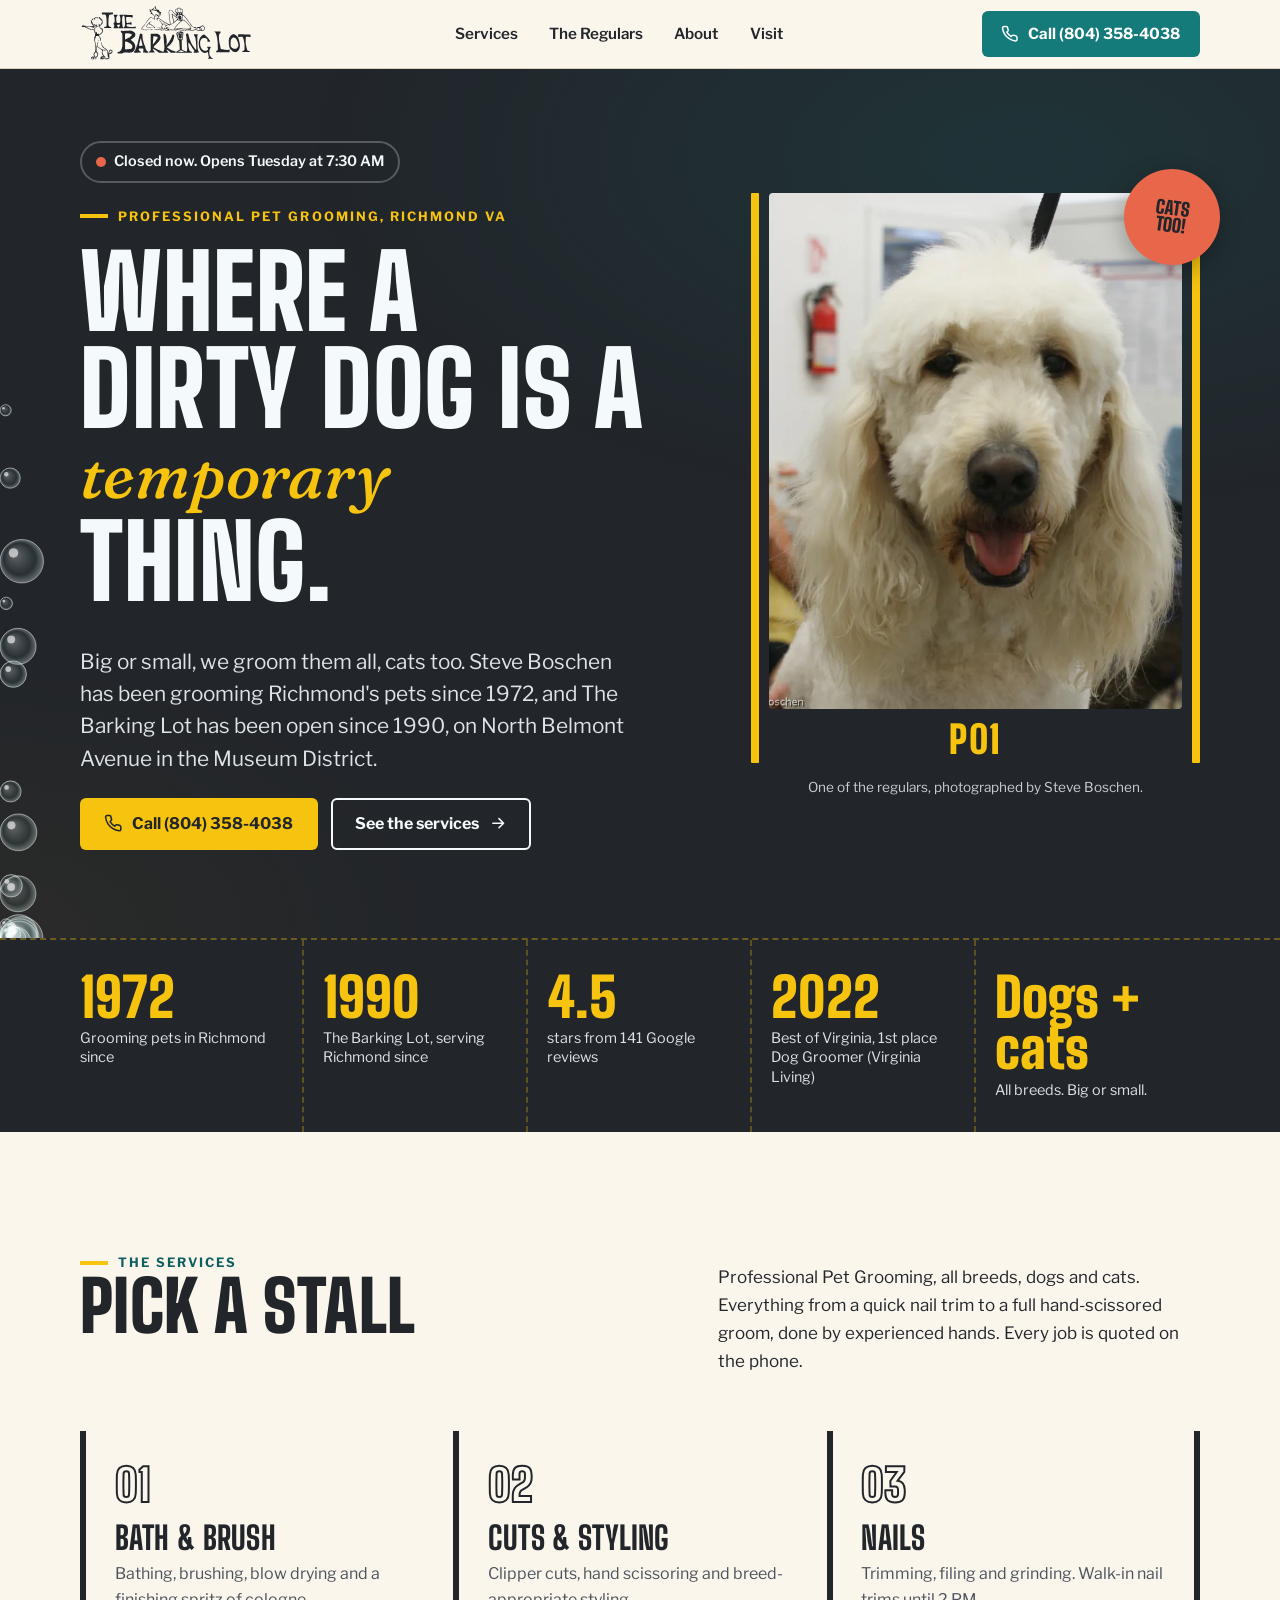
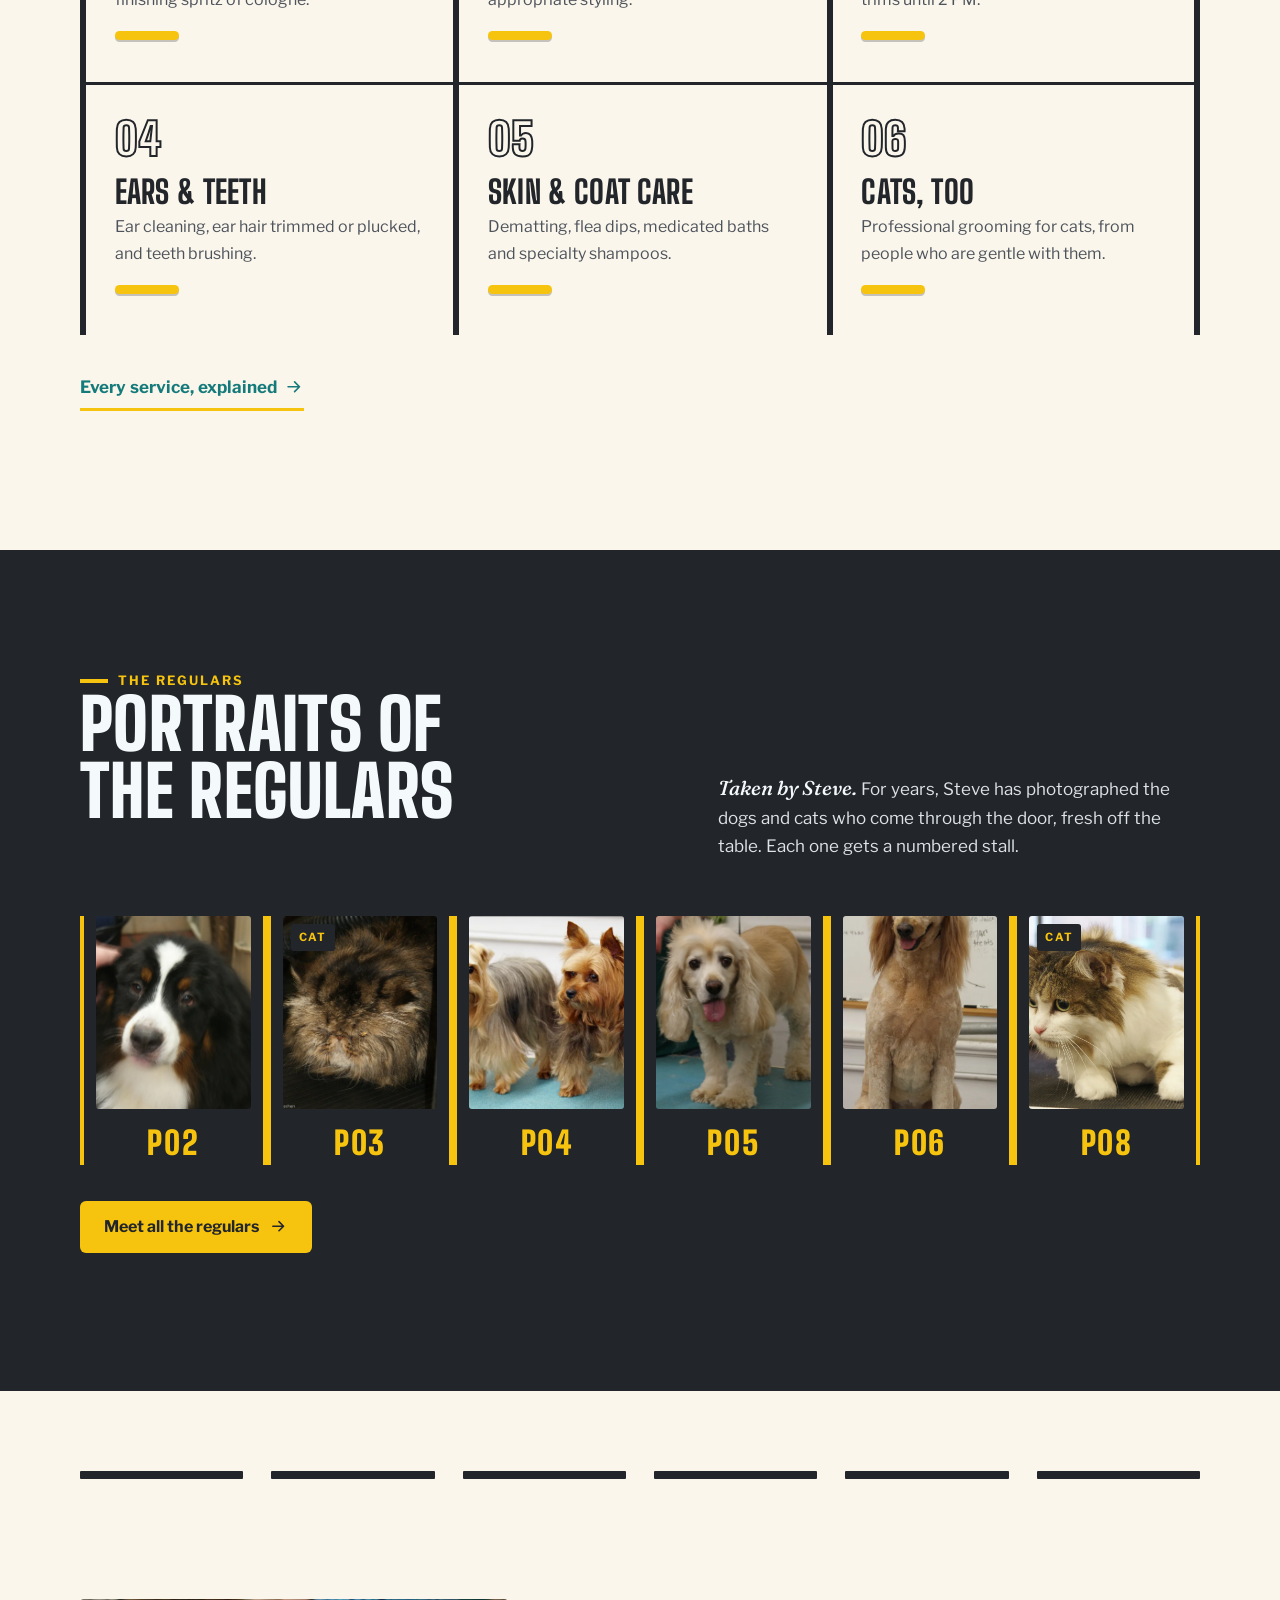
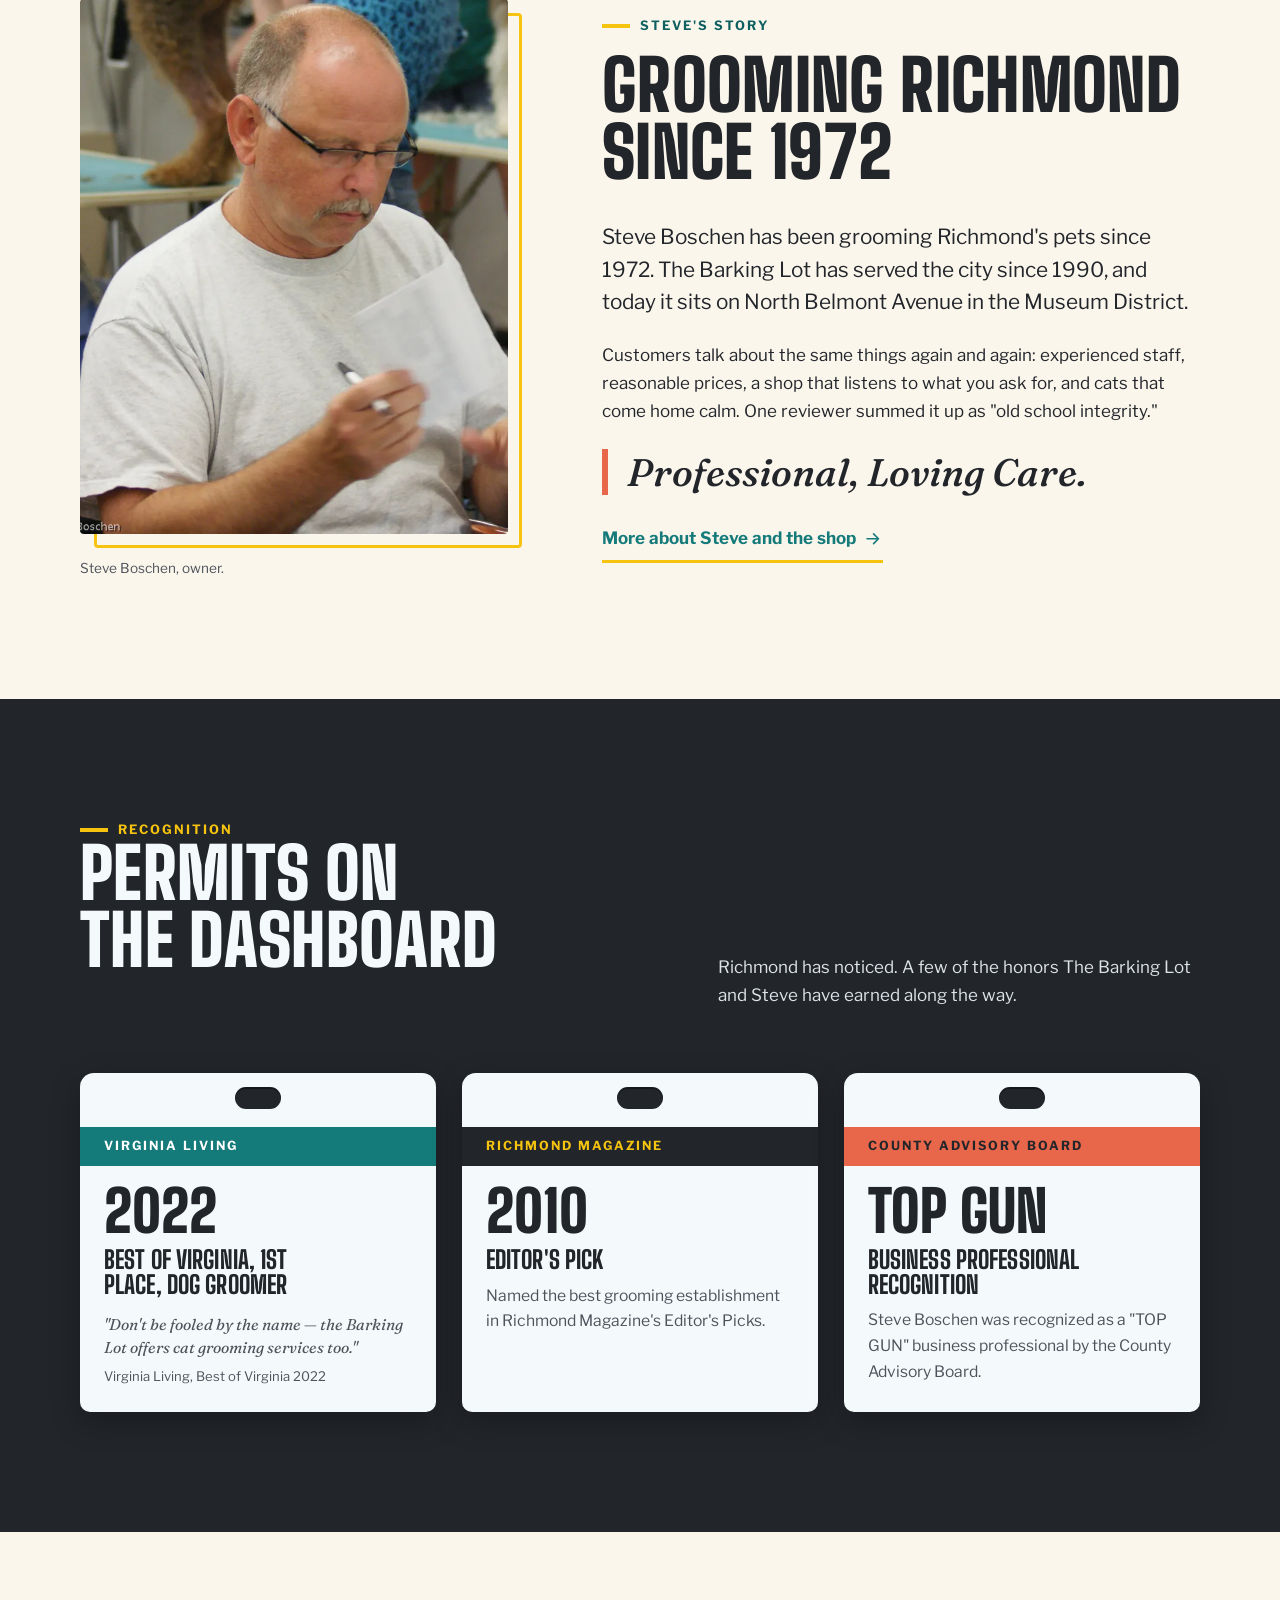
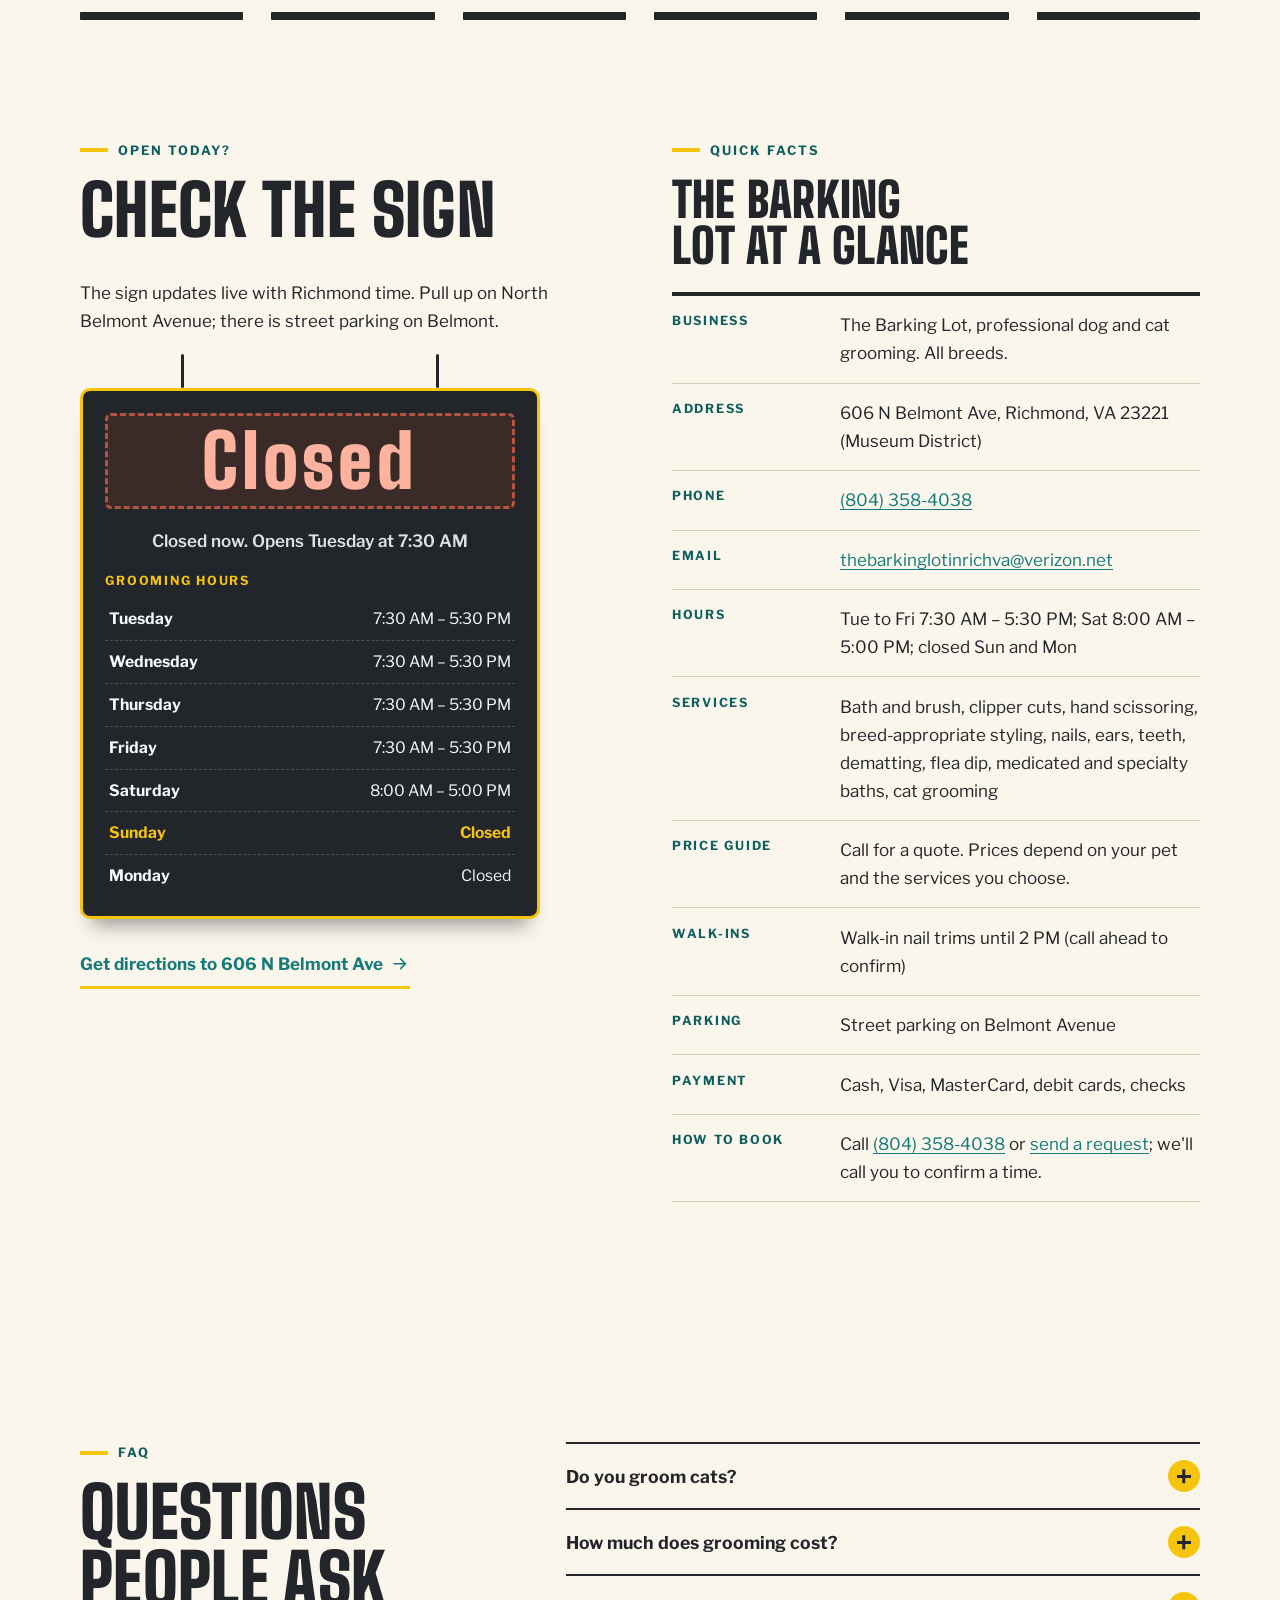
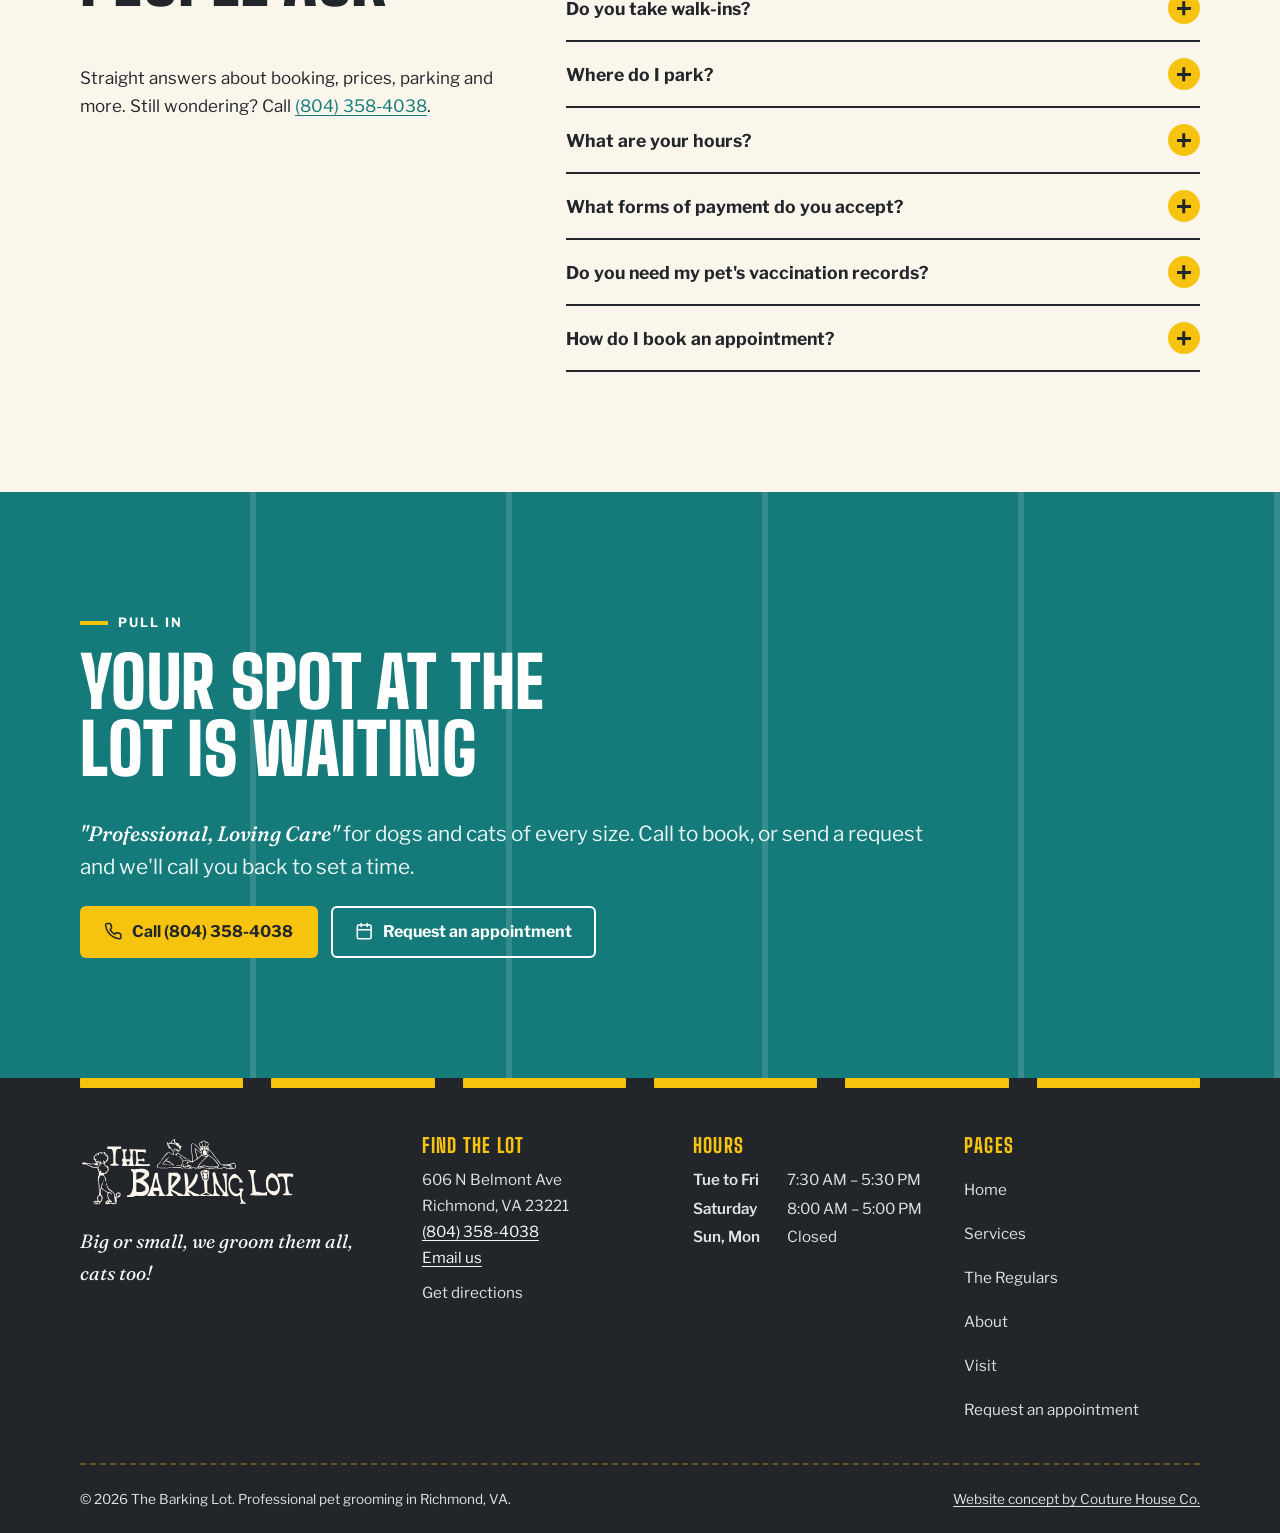
==== index.html @ c7fd8439 "Initial commit: The Barking Lot static site ready for Netlify." ====
<!doctype html>
<html lang="en">
<head>
<meta charset="utf-8">
<meta name="viewport" content="width=device-width, initial-scale=1, viewport-fit=cover">
<title>The Barking Lot | Dog &amp; Cat Grooming, Richmond, VA</title>
<meta name="description" content="Professional dog and cat grooming on North Belmont Avenue in Richmond’s Museum District. All breeds. Grooming Richmond since 1972. Call (804) 358-4038.">
<link rel="canonical" href="https://thebarkinglot.info/">
<meta name="theme-color" content="#22252A">
<meta name="robots" content="index, follow, max-image-preview:large">
<meta property="og:type" content="website">
<meta property="og:site_name" content="The Barking Lot">
<meta property="og:title" content="The Barking Lot | Dog &amp; Cat Grooming, Richmond, VA">
<meta property="og:description" content="Professional dog and cat grooming on North Belmont Avenue in Richmond’s Museum District. All breeds. Grooming Richmond since 1972. Call (804) 358-4038.">
<meta property="og:url" content="https://thebarkinglot.info/">
<meta property="og:image" content="https://thebarkinglot.info/assets/img/og.jpg">
<meta property="og:image:width" content="1200">
<meta property="og:image:height" content="630">
<meta property="og:image:alt" content="The Barking Lot logo beside a freshly groomed cream doodle, with the line Where a dirty dog is a temporary thing.">
<meta property="og:locale" content="en_US">
<meta name="twitter:card" content="summary_large_image">
<meta name="twitter:title" content="The Barking Lot | Dog &amp; Cat Grooming, Richmond, VA">
<meta name="twitter:description" content="Professional dog and cat grooming on North Belmont Avenue in Richmond’s Museum District. All breeds. Grooming Richmond since 1972. Call (804) 358-4038.">
<meta name="twitter:image" content="https://thebarkinglot.info/assets/img/og.jpg">
<meta name="geo.region" content="US-VA">
<meta name="geo.placename" content="Richmond">
<meta name="geo.position" content="37.561106;-77.475702">
<link rel="icon" href="assets/img/favicon.svg" type="image/svg+xml">
<link rel="icon" href="assets/img/favicon-32.png" sizes="32x32" type="image/png">
<link rel="apple-touch-icon" href="assets/img/apple-touch-icon.png">
<link rel="manifest" href="site.webmanifest">
<link rel="preload" href="assets/fonts/big-shoulders-display-latin-900-normal.woff2" as="font" type="font/woff2" crossorigin>
<link rel="preload" href="assets/fonts/libre-franklin-latin-400-normal.woff2" as="font" type="font/woff2" crossorigin>
<link rel="stylesheet" href="assets/css/fonts.css">
<link rel="stylesheet" href="assets/css/site.css">
<script>document.documentElement.classList.add('js')</script>
<script src="assets/js/site.js" defer></script>
<script type="application/ld+json">{
 "@context": "https://schema.org",
 "@graph": [
  {
   "@type": "LocalBusiness",
   "@id": "https://thebarkinglot.info/#business",
   "additionalType": "https://www.wikidata.org/wiki/Q1248784",
   "name": "The Barking Lot",
   "description": "Professional dog and cat grooming in Richmond, Virginia's Museum District. All breeds, dogs and cats. Grooming in Richmond since 1972; The Barking Lot since 1990.",
   "slogan": "Where a dirty dog is a temporary thing.",
   "url": "https://thebarkinglot.info/",
   "logo": "https://thebarkinglot.info/assets/img/logo.svg",
   "image": [
    "https://thebarkinglot.info/assets/img/og.jpg",
    "https://thebarkinglot.info/assets/img/cream-doodle-smile.webp"
   ],
   "telephone": "+1-804-358-4038",
   "email": "thebarkinglotinrichva@verizon.net",
   "address": {
    "@type": "PostalAddress",
    "streetAddress": "606 N Belmont Ave",
    "addressLocality": "Richmond",
    "addressRegion": "VA",
    "postalCode": "23221",
    "addressCountry": "US"
   },
   "geo": {
    "@type": "GeoCoordinates",
    "latitude": 37.561106,
    "longitude": -77.475702
   },
   "hasMap": "https://www.google.com/maps/dir/?api=1&destination=606+N+Belmont+Ave+Richmond+VA+23221",
   "openingHoursSpecification": [
    {
     "@type": "OpeningHoursSpecification",
     "dayOfWeek": [
      "Tuesday",
      "Wednesday",
      "Thursday",
      "Friday"
     ],
     "opens": "07:30",
     "closes": "17:30"
    },
    {
     "@type": "OpeningHoursSpecification",
     "dayOfWeek": "Saturday",
     "opens": "08:00",
     "closes": "17:00"
    }
   ],
   "areaServed": [
    {
     "@type": "City",
     "name": "Richmond",
     "containedInPlace": {
      "@type": "State",
      "name": "Virginia"
     }
    },
    {
     "@type": "Place",
     "name": "Museum District, Richmond, VA"
    }
   ],
   "paymentAccepted": "Cash, Visa, MasterCard, Debit cards, Checks",
   "currenciesAccepted": "USD",
   "foundingDate": "1990-03-01",
   "award": [
    "Virginia Living Best of Virginia 2022, 1st place, Dog Groomer",
    "Richmond Magazine Editor's Pick, best grooming establishment, 2010"
   ],
   "knowsAbout": [
    "Dog grooming",
    "Cat grooming"
   ],
   "aggregateRating": {
    "@type": "AggregateRating",
    "ratingValue": "4.5",
    "reviewCount": "141",
    "bestRating": "5"
   },
   "hasOfferCatalog": {
    "@type": "OfferCatalog",
    "name": "Pet grooming services",
    "itemListElement": [
     {
      "@type": "OfferCatalog",
      "name": "Bath & brush",
      "itemListElement": [
       {
        "@type": "Offer",
        "itemOffered": {
         "@type": "Service",
         "name": "Bathing",
         "serviceType": "Pet grooming"
        }
       },
       {
        "@type": "Offer",
        "itemOffered": {
         "@type": "Service",
         "name": "Brushing",
         "serviceType": "Pet grooming"
        }
       },
       {
        "@type": "Offer",
        "itemOffered": {
         "@type": "Service",
         "name": "Blow drying",
         "serviceType": "Pet grooming"
        }
       },
       {
        "@type": "Offer",
        "itemOffered": {
         "@type": "Service",
         "name": "Coat brushing",
         "serviceType": "Pet grooming"
        }
       },
       {
        "@type": "Offer",
        "itemOffered": {
         "@type": "Service",
         "name": "Cologne",
         "serviceType": "Pet grooming"
        }
       }
      ]
     },
     {
      "@type": "OfferCatalog",
      "name": "Cuts & styling",
      "itemListElement": [
       {
        "@type": "Offer",
        "itemOffered": {
         "@type": "Service",
         "name": "Clipper cuts",
         "serviceType": "Pet grooming"
        }
       },
       {
        "@type": "Offer",
        "itemOffered": {
         "@type": "Service",
         "name": "Hand scissoring",
         "serviceType": "Pet grooming"
        }
       },
       {
        "@type": "Offer",
        "itemOffered": {
         "@type": "Service",
         "name": "Breed-appropriate styling",
         "serviceType": "Pet grooming"
        }
       }
      ]
     },
     {
      "@type": "OfferCatalog",
      "name": "Nails",
      "itemListElement": [
       {
        "@type": "Offer",
        "itemOffered": {
         "@type": "Service",
         "name": "Nail trimming",
         "serviceType": "Pet grooming"
        }
       },
       {
        "@type": "Offer",
        "itemOffered": {
         "@type": "Service",
         "name": "Nail filing",
         "serviceType": "Pet grooming"
        }
       },
       {
        "@type": "Offer",
        "itemOffered": {
         "@type": "Service",
         "name": "Nail grinding",
         "serviceType": "Pet grooming"
        }
       }
      ]
     },
     {
      "@type": "OfferCatalog",
      "name": "Ears & teeth",
      "itemListElement": [
       {
        "@type": "Offer",
        "itemOffered": {
         "@type": "Service",
         "name": "Ear cleaning",
         "serviceType": "Pet grooming"
        }
       },
       {
        "@type": "Offer",
        "itemOffered": {
         "@type": "Service",
         "name": "Ear hair trimmed",
         "serviceType": "Pet grooming"
        }
       },
       {
        "@type": "Offer",
        "itemOffered": {
         "@type": "Service",
         "name": "Ear hair plucked",
         "serviceType": "Pet grooming"
        }
       },
       {
        "@type": "Offer",
        "itemOffered": {
         "@type": "Service",
         "name": "Teeth brushing",
         "serviceType": "Pet grooming"
        }
       }
      ]
     },
     {
      "@type": "OfferCatalog",
      "name": "Skin & coat care",
      "itemListElement": [
       {
        "@type": "Offer",
        "itemOffered": {
         "@type": "Service",
         "name": "Dematting",
         "serviceType": "Pet grooming"
        }
       },
       {
        "@type": "Offer",
        "itemOffered": {
         "@type": "Service",
         "name": "Flea dip",
         "serviceType": "Pet grooming"
        }
       },
       {
        "@type": "Offer",
        "itemOffered": {
         "@type": "Service",
         "name": "Medicated bath",
         "serviceType": "Pet grooming"
        }
       },
       {
        "@type": "Offer",
        "itemOffered": {
         "@type": "Service",
         "name": "Specialty shampoos",
         "serviceType": "Pet grooming"
        }
       }
      ]
     },
     {
      "@type": "OfferCatalog",
      "name": "Cats",
      "itemListElement": [
       {
        "@type": "Offer",
        "itemOffered": {
         "@type": "Service",
         "name": "Professional grooming for cats",
         "serviceType": "Pet grooming"
        }
       }
      ]
     }
    ]
   }
  },
  {
   "@type": "WebSite",
   "@id": "https://thebarkinglot.info/#website",
   "url": "https://thebarkinglot.info/",
   "name": "The Barking Lot",
   "publisher": {
    "@id": "https://thebarkinglot.info/#business"
   },
   "inLanguage": "en-US"
  },
  {
   "@type": "FAQPage",
   "mainEntity": [
    {
     "@type": "Question",
     "name": "Do you groom cats?",
     "acceptedAnswer": {
      "@type": "Answer",
      "text": "Yes. Big or small, we groom them all, cats too. Virginia Living put it this way: \"Don't be fooled by the name — the Barking Lot offers cat grooming services too.\""
     }
    },
    {
     "@type": "Question",
     "name": "How much does grooming cost?",
     "acceptedAnswer": {
      "@type": "Answer",
      "text": "Prices are not listed online because every pet is different. Call (804) 358-4038 for a quote for your dog or cat."
     }
    },
    {
     "@type": "Question",
     "name": "Do you take walk-ins?",
     "acceptedAnswer": {
      "@type": "Answer",
      "text": "Walk-in nail trims are available until 2 PM (call ahead to confirm). Full grooms are by appointment, so call to book."
     }
    },
    {
     "@type": "Question",
     "name": "Where do I park?",
     "acceptedAnswer": {
      "@type": "Answer",
      "text": "Street parking on Belmont Avenue, right outside the shop at 606 N Belmont Ave."
     }
    },
    {
     "@type": "Question",
     "name": "What are your hours?",
     "acceptedAnswer": {
      "@type": "Answer",
      "text": "Tuesday to Friday 7:30 AM to 5:30 PM, and Saturday 8:00 AM to 5:00 PM. Closed Sunday and Monday."
     }
    },
    {
     "@type": "Question",
     "name": "What forms of payment do you accept?",
     "acceptedAnswer": {
      "@type": "Answer",
      "text": "Cash, Visa, MasterCard, debit cards and checks."
     }
    },
    {
     "@type": "Question",
     "name": "Do you need my pet's vaccination records?",
     "acceptedAnswer": {
      "@type": "Answer",
      "text": "Ask us about vaccination requirements when you call to book at (804) 358-4038."
     }
    },
    {
     "@type": "Question",
     "name": "How do I book an appointment?",
     "acceptedAnswer": {
      "@type": "Answer",
      "text": "Call the shop, or send an appointment request online. A request is not a confirmed booking; we'll call you to confirm a time."
     }
    }
   ]
  }
 ]
}</script>
</head>
<body>
<a class="skip" href="#main">Skip to content</a>
<div class="progress" aria-hidden="true"></div>
<header class="site-header">
  <div class="wrap">
    <a class="brand" href="index.html" aria-label="The Barking Lot, home"><img src="assets/img/logo.svg" width="448" height="152" alt="The Barking Lot"></a>
    <nav class="nav" aria-label="Main"><ul><li><a href="services.html">Services</a></li><li><a href="regulars.html">The Regulars</a></li><li><a href="about.html">About</a></li><li><a href="visit.html">Visit</a></li></ul></nav>
    <div class="header-actions">
      <a class="btn btn-primary header-cta" href="tel:+18043584038"><svg class="icon" viewBox="0 0 24 24" aria-hidden="true" focusable="false"><path d="M22 16.9v3a2 2 0 0 1-2.2 2 19.8 19.8 0 0 1-8.6-3.1 19.5 19.5 0 0 1-6-6A19.8 19.8 0 0 1 2.1 4.2 2 2 0 0 1 4.1 2h3a2 2 0 0 1 2 1.7c.1.9.4 1.8.7 2.7a2 2 0 0 1-.5 2.1L8 9.8a16 16 0 0 0 6 6l1.3-1.3a2 2 0 0 1 2.1-.4c.9.3 1.8.6 2.7.7a2 2 0 0 1 1.7 2z"/></svg>Call (804) 358-4038</a>
      <a class="icon-btn call-icon" href="tel:+18043584038" aria-label="Call The Barking Lot at (804) 358-4038"><svg class="icon" viewBox="0 0 24 24" aria-hidden="true" focusable="false"><path d="M22 16.9v3a2 2 0 0 1-2.2 2 19.8 19.8 0 0 1-8.6-3.1 19.5 19.5 0 0 1-6-6A19.8 19.8 0 0 1 2.1 4.2 2 2 0 0 1 4.1 2h3a2 2 0 0 1 2 1.7c.1.9.4 1.8.7 2.7a2 2 0 0 1-.5 2.1L8 9.8a16 16 0 0 0 6 6l1.3-1.3a2 2 0 0 1 2.1-.4c.9.3 1.8.6 2.7.7a2 2 0 0 1 1.7 2z"/></svg></a>
      <button class="icon-btn menu-btn" type="button" aria-expanded="false" aria-controls="mobile-menu" aria-label="Open menu"><span class="bars" aria-hidden="true"><span></span><span></span><span></span></span></button>
    </div>
  </div>
</header>
<div class="mobile-menu" id="mobile-menu" hidden>
    <nav aria-label="Mobile"><ul><li><a href="index.html" aria-current="page">Home<span class="num">P01</span></a></li><li><a href="services.html">Services<span class="num">P02</span></a></li><li><a href="regulars.html">The Regulars<span class="num">P03</span></a></li><li><a href="about.html">About<span class="num">P04</span></a></li><li><a href="visit.html">Visit<span class="num">P05</span></a></li></ul></nav>
    <div class="menu-foot">
      <a class="btn btn-yellow" href="tel:+18043584038"><svg class="icon" viewBox="0 0 24 24" aria-hidden="true" focusable="false"><path d="M22 16.9v3a2 2 0 0 1-2.2 2 19.8 19.8 0 0 1-8.6-3.1 19.5 19.5 0 0 1-6-6A19.8 19.8 0 0 1 2.1 4.2 2 2 0 0 1 4.1 2h3a2 2 0 0 1 2 1.7c.1.9.4 1.8.7 2.7a2 2 0 0 1-.5 2.1L8 9.8a16 16 0 0 0 6 6l1.3-1.3a2 2 0 0 1 2.1-.4c.9.3 1.8.6 2.7.7a2 2 0 0 1 1.7 2z"/></svg>Call (804) 358-4038</a>
      <a class="btn btn-ghost" style="color:#F4FAFB" href="visit.html#request"><svg class="icon" viewBox="0 0 24 24" aria-hidden="true" focusable="false"><rect x="3" y="4" width="18" height="18" rx="2"/><path d="M16 2v4M8 2v4M3 10h18"/></svg>Request an appointment</a>
      <p>606 N Belmont Ave, Richmond, VA 23221</p>
    </div>
</div>
<main id="main">
<section class="hero" aria-labelledby="hero-title">
  <canvas class="bubbles" aria-hidden="true"></canvas>
  <div class="wrap hero-grid">
    <div>
      <p class="status-chip" data-status-chip><span class="dot" aria-hidden="true"></span><span class="txt">Tue to Fri 7:30 AM – 5:30 PM, Sat 8:00 AM – 5:00 PM</span></p>
      <p class="eyebrow">Professional pet grooming, Richmond VA</p>
      <h1 id="hero-title">Where a dirty dog is a <span class="serif">temporary</span> thing.</h1>
      <p class="lede">Big or small, we groom them all, cats too. Steve Boschen has been grooming Richmond's pets since 1972, and The Barking Lot has been open since 1990, on North Belmont Avenue in the Museum District.</p>
      <div class="btn-row">
        <a class="btn btn-yellow" href="tel:+18043584038"><svg class="icon" viewBox="0 0 24 24" aria-hidden="true" focusable="false"><path d="M22 16.9v3a2 2 0 0 1-2.2 2 19.8 19.8 0 0 1-8.6-3.1 19.5 19.5 0 0 1-6-6A19.8 19.8 0 0 1 2.1 4.2 2 2 0 0 1 4.1 2h3a2 2 0 0 1 2 1.7c.1.9.4 1.8.7 2.7a2 2 0 0 1-.5 2.1L8 9.8a16 16 0 0 0 6 6l1.3-1.3a2 2 0 0 1 2.1-.4c.9.3 1.8.6 2.7.7a2 2 0 0 1 1.7 2z"/></svg>Call (804) 358-4038</a>
        <a class="btn btn-ghost" href="services.html">See the services<svg class="icon" viewBox="0 0 24 24" aria-hidden="true" focusable="false"><path d="M5 12h14M13 6l6 6-6 6"/></svg></a>
      </div>
    </div>
    <figure class="hero-photo">
      <div class="stall">
        <div class="frame"><img src="assets/img/cream-doodle-smile.webp" width="768" height="876" alt="A cream doodle beaming after a fresh groom at The Barking Lot" fetchpriority="high" decoding="async"></div>
        <span class="stall-num" aria-hidden="true">P01</span>
      </div>
      <div class="hero-meter" aria-hidden="true">Cats<br>too!</div>
      <figcaption>One of the regulars, photographed by Steve Boschen.</figcaption>
    </figure>
  </div>
</section>
<section class="trust" aria-label="Why Richmond trusts The Barking Lot">
  <div class="wrap">
    <ul>
      <li><span class="big" data-count="1972" data-from="1900">1972</span><span class="small">Grooming pets in Richmond since</span></li>
      <li><span class="big" data-count="1990" data-from="1950">1990</span><span class="small">The Barking Lot, serving Richmond since</span></li>
      <li><span class="big">4.5<span class="visually-hidden"> out of 5</span></span><span class="small">stars from 141 Google reviews</span></li>
      <li><span class="big">2022</span><span class="small">Best of Virginia, 1st place Dog Groomer (Virginia Living)</span></li>
      <li><span class="big">Dogs + cats</span><span class="small">All breeds. Big or small.</span></li>
    </ul>
  </div>
</section>

<section class="section" aria-labelledby="svc-title">
  <div class="wrap">
    <div class="head split">
      <div><p class="eyebrow">The services</p><h2 id="svc-title" class="reveal">Pick a stall</h2></div>
      <p class="reveal d1">Professional Pet Grooming, all breeds, dogs and cats. Everything from a quick nail trim to a full hand-scissored groom, done by experienced hands. Every job is quoted on the phone.</p>
    </div>
    <ul class="lot"><li class="reveal"><span class="no" aria-hidden="true">01</span><h3>Bath &amp; brush</h3><p>Bathing, brushing, blow drying and a finishing spritz of cologne.</p><span class="stop" aria-hidden="true"></span></li><li class="reveal d1"><span class="no" aria-hidden="true">02</span><h3>Cuts &amp; styling</h3><p>Clipper cuts, hand scissoring and breed-appropriate styling.</p><span class="stop" aria-hidden="true"></span></li><li class="reveal d2"><span class="no" aria-hidden="true">03</span><h3>Nails</h3><p>Trimming, filing and grinding. Walk-in nail trims until 2 PM.</p><span class="stop" aria-hidden="true"></span></li><li class="reveal"><span class="no" aria-hidden="true">04</span><h3>Ears &amp; teeth</h3><p>Ear cleaning, ear hair trimmed or plucked, and teeth brushing.</p><span class="stop" aria-hidden="true"></span></li><li class="reveal d1"><span class="no" aria-hidden="true">05</span><h3>Skin &amp; coat care</h3><p>Dematting, flea dips, medicated baths and specialty shampoos.</p><span class="stop" aria-hidden="true"></span></li><li class="reveal d2"><span class="no" aria-hidden="true">06</span><h3>Cats, too</h3><p>Professional grooming for cats, from people who are gentle with them.</p><span class="stop" aria-hidden="true"></span></li></ul>
    <p style="margin-top:2rem"><a class="text-link" href="services.html">Every service, explained<svg class="icon" viewBox="0 0 24 24" aria-hidden="true" focusable="false"><path d="M5 12h14M13 6l6 6-6 6"/></svg></a></p>
  </div>
</section>

<section class="section dark" aria-labelledby="reg-title">
  <div class="wrap">
    <div class="head split">
      <div><p class="eyebrow">The Regulars</p><h2 id="reg-title" class="reveal">Portraits of the regulars</h2></div>
      <p class="reveal d1"><span class="serif" style="font-size:1.25rem;color:var(--suds)">Taken by Steve.</span> For years, Steve has photographed the dogs and cats who come through the door, fresh off the table. Each one gets a numbered stall.</p>
    </div>
    <ul class="regulars-grid six"><li class="reg" data-kind="dog"><a class="shot" href="regulars.html" aria-label="Stall P02: A Bernese Mountain Dog with a glossy black, white and rust coat. See all the regulars"><img src="assets/img/bernese-portrait.webp" srcset="assets/img/bernese-portrait-800.webp 800w, assets/img/bernese-portrait.webp 902w" sizes="(min-width: 1100px) 16vw, (min-width: 700px) 30vw, 46vw" width="902" height="872" alt="A Bernese Mountain Dog with a glossy black, white and rust coat" loading="lazy" decoding="async"><span class="rinse" aria-hidden="true"></span></a><span class="num" aria-hidden="true">P02</span></li><li class="reg" data-kind="cat"><a class="shot" href="regulars.html" aria-label="Stall P03: A long-haired tabby cat looking up at the camera. See all the regulars"><span class="tag">Cat</span><img src="assets/img/longhair-tabby-cat.webp" width="768" height="842" alt="A long-haired tabby cat looking up at the camera" loading="lazy" decoding="async"><span class="rinse" aria-hidden="true"></span></a><span class="num" aria-hidden="true">P03</span></li><li class="reg" data-kind="dog"><a class="shot" href="regulars.html" aria-label="Stall P04: Two Yorkshire Terriers standing side by side on the grooming table. See all the regulars"><img src="assets/img/yorkie-pair.webp" srcset="assets/img/yorkie-pair-800.webp 800w, assets/img/yorkie-pair.webp 902w" sizes="(min-width: 1100px) 16vw, (min-width: 700px) 30vw, 46vw" width="902" height="626" alt="Two Yorkshire Terriers standing side by side on the grooming table" loading="lazy" decoding="async"><span class="rinse" aria-hidden="true"></span></a><span class="num" aria-hidden="true">P04</span></li><li class="reg" data-kind="dog"><a class="shot" href="regulars.html" aria-label="Stall P05: A blonde Cocker Spaniel with feathered ears standing on the table. See all the regulars"><img src="assets/img/cocker-spaniel-on-table.webp" width="660" height="902" alt="A blonde Cocker Spaniel with feathered ears standing on the table" loading="lazy" decoding="async"><span class="rinse" aria-hidden="true"></span></a><span class="num" aria-hidden="true">P05</span></li><li class="reg" data-kind="dog"><a class="shot" href="regulars.html" aria-label="Stall P06: An apricot Poodle sitting tall in a fresh trim. See all the regulars"><img src="assets/img/apricot-poodle-sitting.webp" width="423" height="902" alt="An apricot Poodle sitting tall in a fresh trim" loading="lazy" decoding="async"><span class="rinse" aria-hidden="true"></span></a><span class="num" aria-hidden="true">P06</span></li><li class="reg" data-kind="cat"><a class="shot" href="regulars.html" aria-label="Stall P08: A white and tabby cat crouched on the table after a trim. See all the regulars"><span class="tag">Cat</span><img src="assets/img/cat-after-trim.webp" width="865" height="768" alt="A white and tabby cat crouched on the table after a trim" loading="lazy" decoding="async"><span class="rinse" aria-hidden="true"></span></a><span class="num" aria-hidden="true">P08</span></li></ul>
    <p style="margin-top:2.2rem"><a class="btn btn-yellow" href="regulars.html">Meet all the regulars<svg class="icon" viewBox="0 0 24 24" aria-hidden="true" focusable="false"><path d="M5 12h14M13 6l6 6-6 6"/></svg></a></p>
  </div>
</section>
<div class="lines on-cream" aria-hidden="true"><span></span><span></span><span></span><span></span><span></span><span></span></div>

<section class="section" aria-labelledby="steve-title">
  <div class="wrap story">
    <figure class="story-photo reveal">
      <div class="ph"><img src="assets/img/steve-boschen-at-the-table.webp" width="768" height="873" alt="Steve Boschen, owner of The Barking Lot, writing up a ticket at the grooming table" loading="lazy" decoding="async"></div>
      <figcaption>Steve Boschen, owner.</figcaption>
    </figure>
    <div>
      <p class="eyebrow">Steve's story</p>
      <h2 id="steve-title" class="reveal">Grooming Richmond since 1972</h2>
      <p class="lede reveal d1">Steve Boschen has been grooming Richmond's pets since 1972. The Barking Lot has served the city since 1990, and today it sits on North Belmont Avenue in the Museum District.</p>
      <p class="reveal d1">Customers talk about the same things again and again: experienced staff, reasonable prices, a shop that listens to what you ask for, and cats that come home calm. One reviewer summed it up as "old school integrity."</p>
      <p class="pull reveal d2">Professional, Loving Care.</p>
      <a class="text-link" href="about.html">More about Steve and the shop<svg class="icon" viewBox="0 0 24 24" aria-hidden="true" focusable="false"><path d="M5 12h14M13 6l6 6-6 6"/></svg></a>
    </div>
  </div>
</section>

<section class="section dark" aria-labelledby="awards-title">
  <div class="wrap">
    <div class="head split">
      <div><p class="eyebrow">Recognition</p><h2 id="awards-title" class="reveal">Permits on the dashboard</h2></div>
      <p class="reveal d1">Richmond has noticed. A few of the honors The Barking Lot and Steve have earned along the way.</p>
    </div>
    <ul class="permits">
      <li class="permit reveal"><span class="band">Virginia Living</span><span class="yr">2022</span><h3>Best of Virginia, 1st place, Dog Groomer</h3>
        <blockquote><p>"Don't be fooled by the name — the Barking Lot offers cat grooming services too."</p><cite>Virginia Living, Best of Virginia 2022</cite></blockquote></li>
      <li class="permit reveal d1"><span class="band">Richmond Magazine</span><span class="yr">2010</span><h3>Editor's Pick</h3><p>Named the best grooming establishment in Richmond Magazine's Editor's Picks.</p></li>
      <li class="permit reveal d2"><span class="band">County Advisory Board</span><span class="yr">Top Gun</span><h3>Business professional recognition</h3><p>Steve Boschen was recognized as a "TOP GUN" business professional by the County Advisory Board.</p></li>
    </ul>
  </div>
</section>
<div class="lines on-cream" aria-hidden="true"><span></span><span></span><span></span><span></span><span></span><span></span></div>

<section class="section" aria-labelledby="visit-title">
  <div class="wrap visit-grid">
    <div>
      <p class="eyebrow">Open today?</p>
      <h2 id="visit-title" class="reveal">Check the sign</h2>
      <p>The sign updates live with Richmond time. Pull up on North Belmont Avenue; there is street parking on Belmont.</p>
      <div class="sign-wrap">
  <div class="sign-hang" aria-hidden="true"><span></span><span></span></div>
  <div class="sign" data-sign>
    <h3 class="visually-hidden">Current open or closed status and weekly hours</h3>
    <div class="sign-face"><span class="sign-word" aria-hidden="true">Hours</span></div>
    <p class="sign-sub" aria-live="polite">Tuesday to Friday 7:30 AM to 5:30 PM, Saturday 8:00 AM to 5:00 PM</p>
    <table class="hours"><caption>Grooming hours</caption><tbody><tr data-day="2"><th scope="row">Tuesday</th><td>7:30 AM – 5:30 PM</td></tr><tr data-day="3"><th scope="row">Wednesday</th><td>7:30 AM – 5:30 PM</td></tr><tr data-day="4"><th scope="row">Thursday</th><td>7:30 AM – 5:30 PM</td></tr><tr data-day="5"><th scope="row">Friday</th><td>7:30 AM – 5:30 PM</td></tr><tr data-day="6"><th scope="row">Saturday</th><td>8:00 AM – 5:00 PM</td></tr><tr data-day="0"><th scope="row">Sunday</th><td>Closed</td></tr><tr data-day="1"><th scope="row">Monday</th><td>Closed</td></tr></tbody></table>
  </div>
</div>
      <p style="margin-top:1.6rem"><a class="text-link" href="https://www.google.com/maps/dir/?api=1&amp;destination=606+N+Belmont+Ave+Richmond+VA+23221" rel="noopener" target="_blank">Get directions to 606 N Belmont Ave<svg class="icon" viewBox="0 0 24 24" aria-hidden="true" focusable="false"><path d="M5 12h14M13 6l6 6-6 6"/></svg><span class="visually-hidden"> (opens Google Maps in a new tab)</span></a></p>
    </div>
    <div>
      <p class="eyebrow">Quick facts</p>
      <h2 class="reveal" style="font-size:clamp(2rem,6vw,3rem)">The Barking Lot at a glance</h2>
      <dl class="facts">
  <div><dt>Business</dt><dd>The Barking Lot, professional dog and cat grooming. All breeds.</dd></div>
  <div><dt>Address</dt><dd>606 N Belmont Ave, Richmond, VA 23221 (Museum District)</dd></div>
  <div><dt>Phone</dt><dd><a href="tel:+18043584038">(804) 358-4038</a></dd></div>
  <div><dt>Email</dt><dd><a href="mailto:thebarkinglotinrichva@verizon.net">thebarkinglotinrichva@verizon.net</a></dd></div>
  <div><dt>Hours</dt><dd>Tue to Fri 7:30 AM – 5:30 PM; Sat 8:00 AM – 5:00 PM; closed Sun and Mon</dd></div>
  <div><dt>Services</dt><dd>Bath and brush, clipper cuts, hand scissoring, breed-appropriate styling, nails, ears, teeth, dematting, flea dip, medicated and specialty baths, cat grooming</dd></div>
  <div><dt>Price guide</dt><dd>Call for a quote. Prices depend on your pet and the services you choose.</dd></div>
  <div><dt>Walk-ins</dt><dd>Walk-in nail trims until 2 PM (call ahead to confirm)</dd></div>
  <div><dt>Parking</dt><dd>Street parking on Belmont Avenue</dd></div>
  <div><dt>Payment</dt><dd>Cash, Visa, MasterCard, debit cards, checks</dd></div>
  <div><dt>How to book</dt><dd>Call <a href="tel:+18043584038">(804) 358-4038</a> or <a href="visit.html#request">send a request</a>; we'll call you to confirm a time.</dd></div>
</dl>
    </div>
  </div>
</section>
<section class="section" aria-labelledby="faq-title">
  <div class="wrap faq-layout">
    <div class="head"><p class="eyebrow">FAQ</p><h2 id="faq-title" class="reveal">Questions people ask</h2><p>Straight answers about booking, prices, parking and more. Still wondering? Call <a href="tel:+18043584038">(804) 358-4038</a>.</p></div>
    <div class="faq"><details><summary>Do you groom cats?<span class="pm" aria-hidden="true"></span></summary><div class="a"><p>Yes. Big or small, we groom them all, cats too. Virginia Living put it this way: "Don't be fooled by the name — the Barking Lot offers cat grooming services too."</p></div></details><details><summary>How much does grooming cost?<span class="pm" aria-hidden="true"></span></summary><div class="a"><p>Prices are not listed online because every pet is different. Call <a href="tel:+18043584038">(804) 358-4038</a> for a quote for your dog or cat.</p></div></details><details><summary>Do you take walk-ins?<span class="pm" aria-hidden="true"></span></summary><div class="a"><p>Walk-in nail trims are available until 2 PM (call ahead to confirm). Full grooms are by appointment, so call to book.</p></div></details><details><summary>Where do I park?<span class="pm" aria-hidden="true"></span></summary><div class="a"><p>Street parking on Belmont Avenue, right outside the shop at 606 N Belmont Ave.</p></div></details><details><summary>What are your hours?<span class="pm" aria-hidden="true"></span></summary><div class="a"><p>Tuesday to Friday 7:30 AM to 5:30 PM, and Saturday 8:00 AM to 5:00 PM. Closed Sunday and Monday.</p></div></details><details><summary>What forms of payment do you accept?<span class="pm" aria-hidden="true"></span></summary><div class="a"><p>Cash, Visa, MasterCard, debit cards and checks.</p></div></details><details><summary>Do you need my pet's vaccination records?<span class="pm" aria-hidden="true"></span></summary><div class="a"><p>Ask us about vaccination requirements when you call to book at <a href="tel:+18043584038">(804) 358-4038</a>.</p></div></details><details><summary>How do I book an appointment?<span class="pm" aria-hidden="true"></span></summary><div class="a"><p>Call the shop, or send an appointment request online. A request is not a confirmed booking; we'll call you to confirm a time.</p></div></details></div>
  </div>
</section>
<section class="cta section" aria-labelledby="cta-title">
  <div class="wrap">
    <p class="eyebrow" style="color:#fff">Pull in</p>
    <h2 id="cta-title" class="reveal">Your spot at the lot is waiting</h2>
    <p class="lede"><span class="serif">"Professional, Loving Care"</span> for dogs and cats of every size. Call to book, or send a request and we'll call you back to set a time.</p>
    <div class="btn-row">
      <a class="btn btn-yellow" href="tel:+18043584038"><svg class="icon" viewBox="0 0 24 24" aria-hidden="true" focusable="false"><path d="M22 16.9v3a2 2 0 0 1-2.2 2 19.8 19.8 0 0 1-8.6-3.1 19.5 19.5 0 0 1-6-6A19.8 19.8 0 0 1 2.1 4.2 2 2 0 0 1 4.1 2h3a2 2 0 0 1 2 1.7c.1.9.4 1.8.7 2.7a2 2 0 0 1-.5 2.1L8 9.8a16 16 0 0 0 6 6l1.3-1.3a2 2 0 0 1 2.1-.4c.9.3 1.8.6 2.7.7a2 2 0 0 1 1.7 2z"/></svg>Call (804) 358-4038</a>
      <a class="btn btn-ghost" href="visit.html#request"><svg class="icon" viewBox="0 0 24 24" aria-hidden="true" focusable="false"><rect x="3" y="4" width="18" height="18" rx="2"/><path d="M16 2v4M8 2v4M3 10h18"/></svg>Request an appointment</a>
    </div>
  </div>
</section>
</main>
<footer class="site-footer dark">
  <div class="lines " aria-hidden="true"><span></span><span></span><span></span><span></span><span></span><span></span></div>
  <div class="wrap">
    <div class="footer-grid">
      <div>
        <img class="flogo" src="assets/img/logo-light.svg" width="448" height="152" alt="The Barking Lot" loading="lazy" decoding="async">
        <p class="slogan">Big or small, we groom them all, cats too!</p>
      </div>
      <div>
        <h2>Find the lot</h2>
        <address>606 N Belmont Ave<br>Richmond, VA 23221<br><a href="tel:+18043584038">(804) 358-4038</a><br><a href="mailto:thebarkinglotinrichva@verizon.net">Email us</a></address>
        <ul><li><a href="https://www.google.com/maps/dir/?api=1&amp;destination=606+N+Belmont+Ave+Richmond+VA+23221" rel="noopener" target="_blank">Get directions<span class="visually-hidden"> (opens Google Maps in a new tab)</span></a></li></ul>
      </div>
      <div>
        <h2>Hours</h2>
        <dl class="fhours"><dt>Tue to Fri</dt><dd>7:30 AM – 5:30 PM</dd><dt>Saturday</dt><dd>8:00 AM – 5:00 PM</dd><dt>Sun, Mon</dt><dd>Closed</dd></dl>
      </div>
      <div>
        <h2>Pages</h2>
        <ul><li><a href="index.html">Home</a></li><li><a href="services.html">Services</a></li><li><a href="regulars.html">The Regulars</a></li><li><a href="about.html">About</a></li><li><a href="visit.html">Visit</a></li><li><a href="visit.html#request">Request an appointment</a></li></ul>
      </div>
    </div>
    <div class="footer-base">
      <p>&copy; <span data-year>2026</span> The Barking Lot. Professional pet grooming in Richmond, VA.</p>
      <p><a href="https://couturehouse.co" rel="noopener">Website concept by Couture House Co.</a></p>
    </div>
  </div>
</footer>
<nav class="action-bar" aria-label="Quick actions">
  <a href="tel:+18043584038"><svg class="icon" viewBox="0 0 24 24" aria-hidden="true" focusable="false"><path d="M22 16.9v3a2 2 0 0 1-2.2 2 19.8 19.8 0 0 1-8.6-3.1 19.5 19.5 0 0 1-6-6A19.8 19.8 0 0 1 2.1 4.2 2 2 0 0 1 4.1 2h3a2 2 0 0 1 2 1.7c.1.9.4 1.8.7 2.7a2 2 0 0 1-.5 2.1L8 9.8a16 16 0 0 0 6 6l1.3-1.3a2 2 0 0 1 2.1-.4c.9.3 1.8.6 2.7.7a2 2 0 0 1 1.7 2z"/></svg>Call</a>
  <a href="https://www.google.com/maps/dir/?api=1&amp;destination=606+N+Belmont+Ave+Richmond+VA+23221" rel="noopener" target="_blank"><svg class="icon" viewBox="0 0 24 24" aria-hidden="true" focusable="false"><path d="M20 10c0 6-8 12-8 12s-8-6-8-12a8 8 0 0 1 16 0z"/><circle cx="12" cy="10" r="3"/></svg>Directions<span class="visually-hidden"> (opens Google Maps)</span></a>
  <a href="visit.html#request"><svg class="icon" viewBox="0 0 24 24" aria-hidden="true" focusable="false"><rect x="3" y="4" width="18" height="18" rx="2"/><path d="M16 2v4M8 2v4M3 10h18"/></svg>Request</a>
</nav>
</body>
</html>
---- assets/css/fonts.css ----
/* Self-hosted fonts (Fontsource, latin subset) */
@font-face{font-family:"Big Shoulders Display";font-style:normal;font-weight:800;font-display:swap;src:url("../fonts/big-shoulders-display-latin-800-normal.woff2") format("woff2")}
@font-face{font-family:"Big Shoulders Display";font-style:normal;font-weight:900;font-display:swap;src:url("../fonts/big-shoulders-display-latin-900-normal.woff2") format("woff2")}
@font-face{font-family:"Fraunces";font-style:italic;font-weight:300 900;font-display:swap;src:url("../fonts/fraunces-latin-wght-italic.woff2") format("woff2")}
@font-face{font-family:"Libre Franklin";font-style:normal;font-weight:400;font-display:swap;src:url("../fonts/libre-franklin-latin-400-normal.woff2") format("woff2")}
@font-face{font-family:"Libre Franklin";font-style:normal;font-weight:500;font-display:swap;src:url("../fonts/libre-franklin-latin-500-normal.woff2") format("woff2")}
@font-face{font-family:"Libre Franklin";font-style:normal;font-weight:600;font-display:swap;src:url("../fonts/libre-franklin-latin-600-normal.woff2") format("woff2")}
@font-face{font-family:"Libre Franklin";font-style:normal;font-weight:700;font-display:swap;src:url("../fonts/libre-franklin-latin-700-normal.woff2") format("woff2")}
---- assets/css/site.css ----
/* The Barking Lot — "The Lot" design system
   Palette: asphalt #22252A, line yellow #F6C40E, suds #F4FAFB, teal #147A7A, coral #E8664A, cream #FBF6EC */
:root{
  --asphalt:#22252A;--asphalt-2:#2C3036;--asphalt-3:#3A3F46;
  --yellow:#F6C40E;--suds:#F4FAFB;--teal:#147A7A;--teal-dark:#0E5F5F;--coral:#E8664A;--cream:#FBF6EC;
  --cream-2:#F3EBDA;--ink:#22252A;--muted:#4D535B;--line:#D9CFBB;
  --display:"Big Shoulders Display","Arial Narrow","Roboto Condensed",Impact,sans-serif;
  --serif:"Fraunces",Georgia,"Times New Roman",serif;
  --sans:"Libre Franklin",system-ui,-apple-system,"Segoe UI",Roboto,Arial,sans-serif;
  --gutter:clamp(1.25rem,4vw,2.5rem);--max:1200px;
  --header-h:68px;--bar-h:64px;
  --ease:cubic-bezier(.2,.7,.2,1);
}
*,*::before,*::after{box-sizing:border-box}
html{-webkit-text-size-adjust:100%;text-size-adjust:100%;scroll-behavior:smooth;scroll-padding-top:calc(var(--header-h) + 12px);
  scrollbar-color:var(--teal) var(--cream);scrollbar-width:thin;background:var(--cream)}
@supports (overflow:clip){html,body{overflow-x:clip}}
::-webkit-scrollbar{width:12px;height:12px}
::-webkit-scrollbar-track{background:var(--cream)}
::-webkit-scrollbar-thumb{background:var(--teal);border-radius:999px;border:3px solid var(--cream)}
::-webkit-scrollbar-thumb:hover{background:var(--coral)}
::-webkit-scrollbar-corner{background:var(--cream)}
body{margin:0;font-family:var(--sans);font-size:1.0625rem;line-height:1.65;color:var(--ink);background:var(--cream)}
img,svg{display:block;max-width:100%}
img{height:auto}
a{color:var(--teal);text-decoration-thickness:.08em;text-underline-offset:.18em}
a:hover{color:var(--teal-dark)}
:focus-visible{outline:3px solid var(--teal);outline-offset:3px;border-radius:2px}
.on-dark :focus-visible,.dark :focus-visible{outline-color:var(--yellow)}
h1,h2,h3{font-family:var(--display);font-weight:900;text-transform:uppercase;line-height:.95;letter-spacing:.005em;margin:0 0 .5em;text-wrap:balance}
h1{font-size:clamp(2.9rem,11vw,6.6rem)}
h2{font-size:clamp(2.4rem,7.5vw,4.4rem)}
h3{font-size:clamp(1.55rem,4.2vw,2rem);font-weight:800;line-height:1}
p{margin:0 0 1.1em;max-width:62ch}
.serif{font-family:var(--serif);font-style:italic;font-weight:500;text-transform:none;letter-spacing:0}
.eyebrow{font-family:var(--sans);font-weight:700;font-size:.8rem;letter-spacing:.16em;text-transform:uppercase;margin:0 0 1rem;display:flex;align-items:center;gap:.6rem;color:var(--teal-dark)}
.eyebrow::before{content:"";width:28px;height:4px;background:var(--yellow);flex:none}
.dark .eyebrow,.hero .eyebrow,.page-hero .eyebrow{color:var(--yellow)}
.hero .btn-ghost,.page-hero .btn-ghost{color:var(--suds)}
.hero .btn-ghost:hover,.page-hero .btn-ghost:hover{background:var(--suds);color:var(--asphalt);border-color:var(--suds)}
.lede{font-size:clamp(1.12rem,2.4vw,1.3rem);line-height:1.55}
.wrap{width:100%;max-width:var(--max);margin-inline:auto;padding-inline:var(--gutter)}
.section{padding-block:clamp(4rem,10vw,7.5rem)}
.dark{background:var(--asphalt);color:var(--suds)}
.dark a{color:var(--yellow)}
.dark p{color:#DDE3E6}
.skip{position:absolute;left:1rem;top:-100px;z-index:200;background:var(--asphalt);color:var(--yellow);padding:.8rem 1.1rem;font-weight:700;border-radius:4px}
.skip:focus{top:1rem;color:var(--yellow)}
.visually-hidden{position:absolute!important;width:1px;height:1px;padding:0;margin:-1px;overflow:hidden;clip:rect(0 0 0 0);white-space:nowrap;border:0}
.icon{width:1.15em;height:1.15em;flex:none;fill:none;stroke:currentColor;stroke-width:2;stroke-linecap:round;stroke-linejoin:round}

/* Buttons */
.btn{display:inline-flex;align-items:center;justify-content:center;gap:.6rem;min-height:52px;padding:.85rem 1.4rem;border-radius:6px;
  font-family:var(--sans);font-weight:700;font-size:1rem;text-decoration:none;line-height:1.1;border:2px solid transparent;cursor:pointer;
  transition:background-color .2s,color .2s,transform .2s var(--ease),border-color .2s}
.btn:hover{transform:translateY(-2px)}
.btn-primary{background:var(--teal);color:#fff}
.btn-primary:hover{background:var(--teal-dark);color:#fff}
.btn-yellow{background:var(--yellow);color:var(--asphalt)}
.btn-yellow:hover{background:#FFD43A;color:var(--asphalt)}
.btn-ghost{border-color:currentColor;color:var(--asphalt);background:transparent}
.btn-ghost:hover{background:var(--asphalt);color:var(--cream);border-color:var(--asphalt)}
.dark .btn-ghost{color:var(--suds)}
.dark .btn-ghost:hover{background:var(--suds);color:var(--asphalt);border-color:var(--suds)}
.dark .btn-yellow,.dark .btn-yellow:hover{color:var(--asphalt)}
.btn-row{display:flex;flex-wrap:wrap;gap:.8rem}
.text-link{display:inline-flex;align-items:center;gap:.45rem;font-weight:700;text-decoration:none;border-bottom:3px solid var(--yellow);padding-bottom:.15rem;min-height:44px}
.text-link .icon{transition:transform .2s var(--ease)}
.text-link:hover .icon{transform:translateX(4px)}

/* Scroll progress: a painted line across the top */
.progress{position:fixed;left:0;top:0;height:4px;width:100%;background:var(--yellow);transform-origin:0 50%;transform:scaleX(0);z-index:120;pointer-events:none}
@supports (animation-timeline:scroll()){
  .progress{animation:progress linear both;animation-timeline:scroll(root)}
  @keyframes progress{to{transform:scaleX(1)}}
}
@supports not (animation-timeline:scroll()){.progress{display:none}}

/* Header */
.site-header{position:sticky;top:0;z-index:100;background:rgba(251,246,236,.94);backdrop-filter:saturate(1.2) blur(8px);-webkit-backdrop-filter:saturate(1.2) blur(8px);border-bottom:1px solid var(--line)}
.site-header .wrap{display:flex;align-items:center;justify-content:space-between;gap:1rem;height:var(--header-h)}
.brand{display:flex;align-items:center;min-height:44px;flex:none}
.brand img{width:158px;height:auto}
.nav{display:none}
.nav ul{list-style:none;margin:0;padding:0;display:flex;gap:.25rem}
.nav a{display:flex;align-items:center;min-height:44px;padding:0 .85rem;font-weight:600;font-size:.95rem;color:var(--asphalt);text-decoration:none;position:relative}
.nav a::after{content:"";position:absolute;left:.85rem;right:.85rem;bottom:8px;height:3px;background:var(--yellow);transform:scaleX(0);transform-origin:0 50%;transition:transform .25s var(--ease)}
.nav a:hover::after,.nav a[aria-current="page"]::after{transform:scaleX(1)}
.header-cta{display:none}
.header-actions{display:flex;align-items:center;gap:.5rem}
.icon-btn{display:inline-flex;align-items:center;justify-content:center;width:46px;height:46px;border-radius:6px;background:var(--teal);color:#fff;border:0;cursor:pointer}
.icon-btn:hover{background:var(--teal-dark);color:#fff}
.menu-btn{background:var(--asphalt);color:var(--yellow)}
.menu-btn:hover{background:var(--asphalt-3);color:var(--yellow)}
.menu-btn .bars{position:relative;width:22px;height:14px}
.menu-btn .bars span{position:absolute;left:0;right:0;height:2.5px;background:currentColor;border-radius:2px;transition:transform .25s var(--ease),opacity .2s}
.menu-btn .bars span:nth-child(1){top:0}.menu-btn .bars span:nth-child(2){top:6px}.menu-btn .bars span:nth-child(3){top:12px}
.menu-btn[aria-expanded="true"] .bars span:nth-child(1){transform:translateY(6px) rotate(45deg)}
.menu-btn[aria-expanded="true"] .bars span:nth-child(2){opacity:0}
.menu-btn[aria-expanded="true"] .bars span:nth-child(3){transform:translateY(-6px) rotate(-45deg)}
.mobile-menu{position:fixed;inset:var(--header-h) 0 0 0;background:var(--asphalt);color:var(--suds);z-index:99;padding:1.5rem var(--gutter) calc(var(--bar-h) + 2rem);overflow-y:auto;
  scrollbar-color:var(--yellow) var(--asphalt)}
.mobile-menu[hidden]{display:none}
.mobile-menu ul{list-style:none;margin:0;padding:0}
.mobile-menu li{border-bottom:2px dashed rgba(246,196,14,.45)}
.mobile-menu nav a{display:flex;align-items:center;justify-content:space-between;min-height:64px;font-family:var(--display);font-weight:900;font-size:2.3rem;text-transform:uppercase;color:var(--suds);text-decoration:none}
.mobile-menu nav a[aria-current="page"]{color:var(--yellow)}
.mobile-menu .num{font-family:var(--sans);font-size:.8rem;font-weight:700;letter-spacing:.14em;color:var(--yellow)}
.mobile-menu .menu-foot{margin-top:2rem;display:grid;gap:.8rem}
.mobile-menu .menu-foot p{color:#C9D0D4;font-size:.95rem;margin:0}
@media (min-width:900px){
  .nav{display:block}.menu-btn,.header-actions .call-icon{display:none}
  .header-cta{display:inline-flex;min-height:46px;padding:.6rem 1.1rem;font-size:.95rem}
  .brand img{width:176px}
  .mobile-menu{display:none!important}
}

/* Mobile action bar */
.action-bar{position:fixed;left:0;right:0;bottom:0;z-index:110;display:grid;grid-template-columns:repeat(3,1fr);background:var(--asphalt);
  border-top:4px solid var(--yellow);padding-bottom:env(safe-area-inset-bottom,0px)}
.action-bar a{display:flex;flex-direction:column;align-items:center;justify-content:center;gap:.2rem;min-height:var(--bar-h);color:var(--suds);text-decoration:none;font-weight:700;font-size:.8rem;letter-spacing:.06em;text-transform:uppercase}
.action-bar a + a{border-left:2px dashed rgba(246,196,14,.35)}
.action-bar a .icon{width:22px;height:22px;color:var(--yellow)}
.action-bar a:first-child{background:var(--teal)}
.action-bar a:first-child .icon{color:#fff}
@media (min-width:900px){.action-bar{display:none}}

/* Hero */
.hero{position:relative;background:var(--asphalt);color:var(--suds);overflow:hidden;isolation:isolate}
.hero::before{content:"";position:absolute;inset:0;z-index:-2;opacity:.5;
  background:radial-gradient(1200px 600px at 80% 10%,rgba(20,122,122,.35),transparent 60%),
  radial-gradient(800px 500px at 0% 100%,rgba(246,196,14,.08),transparent 60%)}
.bubbles{position:absolute;inset:0;z-index:-1;width:100%;height:100%;pointer-events:none}
.hero-grid{display:grid;gap:2.5rem;padding-block:2.75rem 3.5rem}
.hero h1{color:var(--suds);font-size:clamp(3rem,13.2vw,6.4rem);margin-bottom:.35em}
.hero h1 .serif{display:block;color:var(--yellow);font-size:.62em;line-height:1.05;margin:.08em 0 .06em;font-weight:500}
.hero .lede{color:#DDE3E6;max-width:34rem}
.status-chip{display:inline-flex;align-items:center;gap:.55rem;padding:.45rem .85rem;border:2px solid rgba(244,250,251,.25);border-radius:999px;font-weight:600;font-size:.9rem;margin-bottom:1.4rem;color:var(--suds)}
.status-chip .dot{width:10px;height:10px;border-radius:50%;background:#9AA3A8;flex:none}
.status-chip.is-open .dot{background:#3FD68F;box-shadow:0 0 0 4px rgba(63,214,143,.2)}
.status-chip.is-closed .dot{background:var(--coral)}
.hero-photo{position:relative;margin:0;max-width:520px;justify-self:center;width:100%}
.stall{position:relative;padding:0 18px 54px;}
.stall::before,.stall::after{content:"";position:absolute;top:0;bottom:0;width:8px;background:var(--yellow);border-radius:1px}
.stall::before{left:0}.stall::after{right:0}
.stall-num{position:absolute;left:50%;bottom:4px;transform:translateX(-50%);font-family:var(--display);font-weight:900;font-size:2.4rem;line-height:1;color:var(--yellow);letter-spacing:.04em;white-space:nowrap}
.hero-photo .frame{position:relative;overflow:hidden;border-radius:4px;aspect-ratio:4/5;background:var(--asphalt-2)}
.hero-photo img{width:100%;height:100%;object-fit:cover;object-position:62% 40%}
.hero-photo figcaption{font-size:.85rem;color:#C9D0D4;margin-top:.8rem;text-align:center}
.hero-meter{position:absolute;right:-6px;top:-18px;width:74px;height:74px;border-radius:50%;background:var(--coral);color:var(--asphalt);display:grid;place-items:center;text-align:center;
  font-family:var(--display);font-weight:900;font-size:.95rem;line-height:.95;text-transform:uppercase;transform:rotate(8deg);box-shadow:0 8px 24px rgba(0,0,0,.3)}
@media (min-width:900px){
  .hero-grid{grid-template-columns:1.15fr .85fr;align-items:center;padding-block:4.5rem 5.5rem;gap:4rem}
  .hero-meter{width:96px;height:96px;font-size:1.15rem;right:-20px;top:-24px}
}

/* Parking-line dividers */
.lines{display:flex;gap:clamp(14px,3vw,28px);height:10px;overflow:hidden;padding-inline:var(--gutter);max-width:var(--max);margin-inline:auto}
.lines span{flex:1 1 0;background:var(--yellow);border-radius:1px;transform-origin:0 50%}
.lines.on-cream{margin-top:clamp(3rem,7vw,5rem);height:8px}
.lines.on-cream span{background:var(--asphalt)}
.js .lines span{transform:scaleX(0);transition:transform .7s var(--ease)}
.js .lines.is-in span{transform:scaleX(1)}
.js .lines.is-in span:nth-child(2){transition-delay:.08s}.js .lines.is-in span:nth-child(3){transition-delay:.16s}
.js .lines.is-in span:nth-child(4){transition-delay:.24s}.js .lines.is-in span:nth-child(5){transition-delay:.32s}
.js .lines.is-in span:nth-child(6){transition-delay:.4s}
.divider-dark{background:var(--asphalt);padding-block:0 0}

/* Trust strip */
.trust{background:var(--asphalt);color:var(--suds);border-top:2px dashed rgba(246,196,14,.35)}
.trust ul{list-style:none;margin:0;padding:0;display:grid;grid-template-columns:1fr 1fr}
.trust li{padding:1.6rem 1rem 1.6rem 0;border-bottom:2px dashed rgba(246,196,14,.28)}
.trust li:nth-child(odd){padding-right:1rem;border-right:2px dashed rgba(246,196,14,.28)}
.trust li:nth-child(even){padding-left:1.1rem}
.trust li:last-child{grid-column:1/-1;border-right:0;padding-left:0}
.trust .big{display:block;font-family:var(--display);font-weight:900;font-size:clamp(2.4rem,7vw,3.4rem);line-height:.95;color:var(--yellow)}
.trust .small{display:block;font-size:.9rem;line-height:1.35;color:#DDE3E6;margin-top:.35rem}
@media (min-width:900px){
  .trust ul{grid-template-columns:repeat(5,1fr)}
  .trust li,.trust li:nth-child(odd),.trust li:nth-child(even){padding:2rem 1.2rem;border-bottom:0;border-right:2px dashed rgba(246,196,14,.28)}
  .trust li:last-child{grid-column:auto;border-right:0;padding-left:1.2rem}
  .trust li:first-child{padding-left:0}
}

/* Section headings */
.head{display:grid;gap:1rem;margin-bottom:clamp(2rem,5vw,3.5rem)}
.head p{margin:0}
@media (min-width:900px){.head.split{grid-template-columns:1.1fr .9fr;align-items:end;gap:3rem}}

/* Services lot (overhead parking stalls) */
.lot{list-style:none;margin:0;padding:0;display:grid;grid-template-columns:1fr;border-top:8px solid var(--asphalt)}
.lot li{position:relative;padding:1.8rem 0 2.2rem 4.4rem;border-bottom:3px solid var(--asphalt)}
.lot .no{position:absolute;left:0;top:1.6rem;font-family:var(--display);font-weight:900;font-size:2.8rem;line-height:1;color:transparent;-webkit-text-stroke:2px var(--asphalt)}
.lot h3{margin-bottom:.4rem}
.lot p{margin:0;color:var(--muted);font-size:1rem}
.lot .stop{display:block;width:64px;height:9px;border-radius:5px;background:var(--yellow);margin-top:1.1rem;box-shadow:0 2px 0 rgba(34,37,42,.25)}
@media (min-width:700px){
  .lot{grid-template-columns:1fr 1fr;border-top:0}
  .lot li{padding:2rem 1.8rem 2.6rem;border-bottom:0;border-left:6px solid var(--asphalt)}
  .lot li:nth-child(2n){border-right:6px solid var(--asphalt)}
  .lot li:nth-child(n+3){border-top:3px solid var(--asphalt)}
  .lot .no{position:static;display:block;margin-bottom:.9rem}
}
@media (min-width:1050px){
  .lot{grid-template-columns:repeat(3,1fr)}
  .lot li:nth-child(2n){border-right:0}
  .lot li:nth-child(3n){border-right:6px solid var(--asphalt)}
  .lot li:nth-child(n+3){border-top:0}
  .lot li:nth-child(n+4){border-top:3px solid var(--asphalt)}
}

/* Regulars gallery */
.regulars-grid{list-style:none;margin:0;padding:0;display:grid;grid-template-columns:1fr 1fr;gap:0}
.reg{position:relative;padding:0 10px 46px}
.reg::before,.reg::after{content:"";position:absolute;top:0;bottom:0;width:4px;background:var(--yellow)}
.reg::before{left:0}.reg::after{right:0}
.reg .shot{position:relative;display:block;overflow:hidden;border-radius:3px;aspect-ratio:4/5;background:var(--asphalt-2);width:100%;padding:0;border:0;cursor:zoom-in;color:inherit}
.reg .shot img{width:100%;height:100%;object-fit:cover;transition:transform .6s var(--ease)}
.reg .shot:hover img{transform:scale(1.04)}
.reg .num{position:absolute;left:0;right:0;bottom:6px;text-align:center;font-family:var(--display);font-weight:900;font-size:1.6rem;line-height:1;color:var(--yellow);letter-spacing:.05em}
.reg .tag{position:absolute;left:8px;top:8px;z-index:2;background:var(--asphalt);color:var(--yellow);font-size:.7rem;font-weight:700;letter-spacing:.12em;text-transform:uppercase;padding:.25rem .5rem;border-radius:3px}
.reg[hidden]{display:none}
@media (min-width:700px){
  .regulars-grid{grid-template-columns:repeat(3,1fr)}
  .reg{padding:0 16px 56px}.reg .num{font-size:2rem}
}
@media (min-width:1100px){
  .regulars-grid.six{grid-template-columns:repeat(6,1fr)}
  .regulars-grid.four{grid-template-columns:repeat(4,1fr)}
}
/* Rinse-in: a water sheet with a wavy leading edge slides down and off each portrait (transform only) */
.rinse{position:absolute;left:0;right:0;top:-40px;height:calc(100% + 40px);z-index:1;pointer-events:none;display:none}
.js .rinse{display:block}
.rinse::before{content:"";position:absolute;left:0;right:0;top:0;height:40px;
  background:url("data:image/svg+xml,%3Csvg xmlns='http://www.w3.org/2000/svg' viewBox='0 0 200 40' preserveAspectRatio='none'%3E%3Cpath d='M0 40V22C25 6 50 6 75 20S125 36 150 22 185 8 200 14V40Z' fill='%23147A7A'/%3E%3C/svg%3E") center/100% 100% no-repeat}
.rinse::after{content:"";position:absolute;left:0;right:0;top:39px;bottom:0;background:linear-gradient(180deg,#147A7A 0%,#1A8C8C 60%,#2AA3A0 100%)}
.js .reg .rinse{transform:translateY(0);transition:transform 1.1s cubic-bezier(.65,.05,.25,1)}
.js .reg.is-in .rinse{transform:translateY(102%)}
.js .reg .shot img{opacity:.001;transition:opacity .5s .15s,transform .6s var(--ease)}
.js .reg.is-in .shot img{opacity:1}
.gallery-note{margin-top:1.5rem;font-family:var(--serif);font-style:italic;font-size:1.15rem}

/* Filter */
.filters{display:flex;gap:.5rem;flex-wrap:wrap;margin-bottom:2rem}
.filters button{min-height:46px;padding:.5rem 1.2rem;border-radius:999px;border:2px solid var(--asphalt);background:transparent;color:var(--asphalt);font:700 .95rem var(--sans);cursor:pointer;display:inline-flex;align-items:center;gap:.5rem}
.filters button[aria-pressed="true"]{background:var(--asphalt);color:var(--yellow)}
.filters .count{font-size:.8rem;opacity:.8}
.dark .filters button{border-color:var(--suds);color:var(--suds)}
.dark .filters button[aria-pressed="true"]{background:var(--yellow);border-color:var(--yellow);color:var(--asphalt)}
.gallery.dark .gallery-note{color:var(--suds)}
.hero-foot{background:var(--asphalt);padding-bottom:clamp(1.5rem,4vw,2.5rem)}
.gallery{border-top:0}

/* Lightbox */
.lightbox{border:0;padding:0;margin:auto;width:min(96vw,980px);max-height:94vh;background:transparent;color:var(--suds);overflow:visible}
.lightbox::backdrop{background:rgba(24,26,30,.92)}
.lightbox .lb-inner{position:relative;display:grid;gap:.8rem;justify-items:center}
.lightbox img{max-height:78vh;width:auto;max-width:100%;border-radius:4px;border-left:6px solid var(--yellow);border-right:6px solid var(--yellow)}
.lightbox .lb-cap{font-size:.95rem;text-align:center;color:#DDE3E6;margin:0;padding-inline:3.5rem}
.lightbox .lb-cap strong{color:var(--yellow);font-family:var(--display);font-size:1.3rem;letter-spacing:.05em;margin-right:.4rem}
.lb-btn{position:absolute;width:48px;height:48px;border-radius:50%;border:0;background:var(--yellow);color:var(--asphalt);display:grid;place-items:center;cursor:pointer}
.lb-btn:hover{background:#fff}
.lb-close{top:-8px;right:0;transform:translateY(-100%)}
.lb-prev{left:4px;top:40%}.lb-next{right:4px;top:40%}
.lb-btn .icon{width:24px;height:24px}

/* Steve story */
.story{display:grid;gap:2.5rem}
.story-photo{position:relative;margin:0;max-width:460px}
.story-photo img{border-radius:4px;width:100%;aspect-ratio:4/5;object-fit:cover;object-position:50% 30%}
.story-photo .ph{position:relative;isolation:isolate}
.story-photo .ph::after{content:"";position:absolute;left:14px;right:-14px;top:14px;bottom:-14px;border:3px solid var(--yellow);border-radius:4px;z-index:-1}
.story-photo{isolation:isolate;margin-right:14px}
.story-photo figcaption{font-size:.85rem;color:var(--muted);margin-top:1.4rem}
.pull{font-family:var(--serif);font-style:italic;font-weight:500;font-size:clamp(1.6rem,4.6vw,2.4rem);line-height:1.2;margin:1.5rem 0;padding-left:1.2rem;border-left:6px solid var(--coral);max-width:28ch}
@media (min-width:900px){.story{grid-template-columns:.85fr 1.15fr;align-items:center;gap:5rem}}

/* Awards as parking permits */
.permits{list-style:none;margin:0;padding:.5rem 0 0;display:grid;gap:2rem}
.permit{position:relative;background:var(--suds);color:var(--asphalt);border-radius:14px 14px 10px 10px;padding:3.4rem 1.5rem 1.6rem;box-shadow:0 10px 30px rgba(0,0,0,.25);max-width:100%}
.permit::before{content:"";position:absolute;left:50%;top:14px;width:46px;height:22px;margin-left:-23px;border-radius:12px;background:var(--asphalt);box-shadow:inset 0 2px 0 rgba(0,0,0,.35)}
.permit .band{display:block;margin:0 -1.5rem 1.2rem;padding:.55rem 1.5rem;background:var(--teal);color:#fff;font-weight:700;font-size:.78rem;letter-spacing:.16em;text-transform:uppercase}
.permit:nth-child(2) .band{background:var(--asphalt);color:var(--yellow)}
.permit:nth-child(3) .band{background:var(--coral);color:var(--asphalt)}
.permit .yr{font-family:var(--display);font-weight:900;font-size:3.6rem;line-height:.9;display:block;text-transform:uppercase;margin-bottom:.2em}
.permit h3{font-size:1.55rem;margin:.4rem 0 .6rem}
.permit p{color:var(--muted);font-size:.98rem;margin:0}
.permit blockquote{margin:1rem 0 0;font-family:var(--serif);font-style:italic;font-size:1.05rem;line-height:1.45;color:var(--asphalt)}
.permit cite{display:block;font-family:var(--sans);font-style:normal;font-size:.82rem;color:var(--muted);margin-top:.5rem}
@media (min-width:900px){
  .permits{grid-template-columns:repeat(3,1fr);gap:1.6rem}
  .permit:nth-child(1){transform:rotate(-1.6deg)}
  .permit:nth-child(3){transform:rotate(1.4deg)}
  .permit:nth-child(2){transform:translateY(18px)}
}

/* Hours shop sign */
.visit-grid{display:grid;gap:2.5rem}
@media (min-width:900px){.visit-grid{grid-template-columns:1fr 1fr;gap:4rem;align-items:start}}
.sign-wrap{perspective:900px;max-width:484px;overflow-x:clip;padding:0 12px 24px;margin:0 -12px -24px}
.sign-hang{display:flex;justify-content:space-between;padding:0 22%;height:34px}
.sign-hang span{width:3px;background:var(--asphalt);border-radius:2px;transform-origin:50% 0}
.sign{position:relative;background:var(--asphalt);color:var(--suds);border-radius:10px;padding:1.4rem 1.4rem 1.2rem;box-shadow:0 18px 18px -12px rgba(34,37,42,.45);transform-origin:50% 0;border:3px solid var(--yellow)}
.sign-face{display:flex;align-items:center;justify-content:center;gap:.8rem;min-height:96px;border:3px dashed rgba(246,196,14,.5);border-radius:6px;margin-bottom:1.1rem;padding:.6rem}
.sign-word{font-family:var(--display);font-weight:900;font-size:clamp(3.2rem,12vw,4.6rem);line-height:.9;letter-spacing:.06em;color:var(--suds)}
.sign.is-open .sign-word{color:#fff}
.sign.is-open .sign-face{background:var(--teal);border-color:rgba(255,255,255,.45)}
.sign.is-closed .sign-face{background:#3A2A28;border-color:rgba(232,102,74,.7)}
.sign.is-closed .sign-word{color:#FFB39F}
.sign-sub{text-align:center;font-weight:600;margin:0 0 1rem;color:#DDE3E6;max-width:none;min-height:1.65em}
.js .sign.flip{animation:flip .9s var(--ease) both}
@keyframes flip{0%{transform:rotateX(-88deg)}55%{transform:rotateX(14deg)}78%{transform:rotateX(-6deg)}100%{transform:rotateX(0)}}
.hours{width:100%;border-collapse:collapse;font-size:.98rem}
.hours th,.hours td{padding:.5rem .2rem;text-align:left;border-bottom:1px dashed rgba(244,250,251,.2)}
.hours td{text-align:right;font-variant-numeric:tabular-nums}
.hours tr.today th,.hours tr.today td{color:var(--yellow);font-weight:700}
.hours tr:last-child th,.hours tr:last-child td{border-bottom:0}
.hours caption{text-align:left;font-weight:700;font-size:.78rem;letter-spacing:.14em;text-transform:uppercase;color:var(--yellow);padding-bottom:.4rem}

/* Quick facts */
.facts{margin:0;border-top:4px solid var(--asphalt)}
.facts div{display:grid;grid-template-columns:1fr;gap:.15rem;padding:.95rem 0;border-bottom:1px solid var(--line)}
.facts dt{font-weight:700;font-size:.78rem;letter-spacing:.14em;text-transform:uppercase;color:var(--teal-dark)}
.facts dd{margin:0}
@media (min-width:600px){.facts div{grid-template-columns:9.5rem 1fr;gap:1rem}}

/* FAQ */
.faq{max-width:860px}
@media (min-width:900px){.faq-layout{display:grid;grid-template-columns:.8fr 1.2fr;gap:4rem;align-items:start}.faq-layout .head{position:sticky;top:calc(var(--header-h) + 2rem)}}
.faq details{border-bottom:2px solid var(--asphalt)}
.faq details:first-of-type{border-top:2px solid var(--asphalt)}
.faq summary{list-style:none;cursor:pointer;display:flex;justify-content:space-between;align-items:center;gap:1rem;min-height:64px;padding:1rem 0;font-family:var(--sans);font-weight:700;font-size:1.1rem}
.faq summary::-webkit-details-marker{display:none}
.faq summary .pm{flex:none;width:32px;height:32px;border-radius:50%;background:var(--yellow);position:relative}
.faq summary .pm::before,.faq summary .pm::after{content:"";position:absolute;left:9px;right:9px;top:15px;height:2.5px;background:var(--asphalt);transition:transform .25s var(--ease)}
.faq summary .pm::after{transform:rotate(90deg)}
.faq details[open] summary .pm::after{transform:rotate(0)}
.faq .a{padding:0 0 1.3rem}
.faq .a p{margin:0}

/* CTA band */
.cta{position:relative;background:var(--teal);color:#fff;overflow:hidden;isolation:isolate}
.cta::before{content:"";position:absolute;inset:0;z-index:-1;opacity:.14;
  background:repeating-linear-gradient(90deg,transparent 0 calc(20% - 6px),#fff calc(20% - 6px) 20%)}
.cta h2{color:#fff;max-width:14ch}
.cta p{color:#EAF6F6}
.cta .btn-ghost{color:#fff}
.cta .btn-ghost:hover{background:#fff;color:var(--teal-dark);border-color:#fff}
.cta .serif{color:#fff}

/* Page hero (subpages) */
.page-hero{background:var(--asphalt);color:var(--suds);position:relative;overflow:hidden}
.page-hero .wrap{padding-block:3rem 3.25rem}
.page-hero h1{color:var(--suds);font-size:clamp(3rem,12vw,6rem);margin-bottom:.3em}
.page-hero .serif{color:var(--yellow)}
.page-hero p{color:#DDE3E6}
.crumbs{font-size:.85rem;margin-bottom:1.4rem;color:#C9D0D4}
.crumbs ol{list-style:none;margin:0;padding:0;display:flex;flex-wrap:wrap;gap:.4rem}
.crumbs li+li::before{content:"/";margin-right:.4rem;color:var(--yellow)}
.crumbs a{color:#DDE3E6;display:inline-flex;align-items:center;min-height:44px;min-width:44px}
.crumbs [aria-current]{display:inline-flex;align-items:center;min-height:44px}
.page-hero .wrap{position:relative}
.page-hero .p-sign{position:absolute;right:var(--gutter);top:2.6rem;width:64px;height:64px;border-radius:8px;background:var(--teal);border:3px solid var(--suds);display:none;place-items:center;font-family:var(--display);font-weight:900;font-size:2.6rem;color:var(--suds)}
@media (min-width:700px){.page-hero .p-sign{display:grid}.page-hero .wrap{padding-block:4.5rem 4.5rem}}

/* Services page */
.svc{display:grid;gap:1.5rem;padding-block:clamp(2.5rem,6vw,4rem);border-bottom:3px solid var(--asphalt);position:relative}
.svc:first-child{border-top:8px solid var(--asphalt)}
.svc .no{font-family:var(--display);font-weight:900;font-size:clamp(4rem,14vw,7rem);line-height:.8;color:transparent;-webkit-text-stroke:2px var(--asphalt)}
.svc h2{font-size:clamp(2.2rem,6.5vw,3.4rem);margin-bottom:.35em}
.chips{list-style:none;margin:0 0 1.3rem;padding:0;display:flex;flex-wrap:wrap;gap:.5rem}
.chips li{border:2px solid var(--asphalt);border-radius:999px;padding:.3rem .85rem;font-weight:600;font-size:.92rem;background:var(--suds)}
.quote{display:inline-flex;align-items:center;gap:.5rem;font-weight:700}
.svc-photo{margin:0;max-width:420px}
.svc-photo img{border-radius:4px;aspect-ratio:4/3;object-fit:cover;width:100%;border-bottom:8px solid var(--yellow)}
@media (min-width:900px){
  .svc{grid-template-columns:9rem 1fr 22rem;gap:3rem;align-items:start}
  .svc.no-photo{grid-template-columns:9rem 1fr}
}
.steps{list-style:none;margin:0;padding:0;display:grid;gap:0;counter-reset:s}
.steps li{position:relative;padding:1.3rem 0 1.3rem 4rem;border-bottom:2px dashed rgba(246,196,14,.35)}
.steps li::before{counter-increment:s;content:counter(s);position:absolute;left:0;top:1.1rem;width:2.8rem;height:2.8rem;border-radius:6px;background:var(--yellow);color:var(--asphalt);font-family:var(--display);font-weight:900;font-size:1.7rem;display:grid;place-items:center}
.steps h3{font-size:1.45rem;margin:0 0 .3rem;color:var(--suds)}
.steps p{margin:0}
@media (min-width:900px){.steps{grid-template-columns:1fr 1fr;column-gap:3rem}}

/* About */
.rescue{list-style:none;margin:0;padding:0;display:grid;gap:0;border-top:3px solid var(--asphalt)}
.rescue li{display:flex;justify-content:space-between;align-items:center;gap:1rem;padding:1rem 0;border-bottom:1px solid var(--line);font-weight:600;min-height:60px}
.rescue li span{font-weight:400;color:var(--muted);font-size:.92rem}
.pay{list-style:none;margin:0;padding:0;display:flex;flex-wrap:wrap;gap:.6rem}
.pay li{display:inline-flex;align-items:center;gap:.5rem;padding:.55rem 1rem;border:2px solid var(--asphalt);border-radius:6px;font-weight:600;background:var(--suds)}
.pay .icon{color:var(--teal)}
.two{display:grid;gap:3rem}
@media (min-width:900px){.two{grid-template-columns:1fr 1fr;gap:5rem}}

/* Visit page */
.contact-list{list-style:none;margin:0 0 2rem;padding:0;display:grid;gap:0;border-top:4px solid var(--asphalt)}
.contact-list li{display:flex;gap:1rem;padding:1.1rem 0;border-bottom:1px solid var(--line)}
.contact-list .icon{width:26px;height:26px;color:var(--teal);margin-top:.15rem}
.contact-list strong{display:block;font-size:.78rem;letter-spacing:.14em;text-transform:uppercase;color:var(--teal-dark)}
.contact-list a{font-weight:600;word-break:break-word}
.contact-list p{margin:0}
.note{background:var(--cream-2);border-left:6px solid var(--yellow);padding:1rem 1.2rem;border-radius:0 6px 6px 0;font-size:.98rem}
.note p{margin:0}

/* Form */
.form-card{background:var(--suds);border:3px solid var(--asphalt);border-radius:10px;padding:clamp(1.25rem,4vw,2.5rem);position:relative}
.form-card::before{content:"";position:absolute;left:-3px;right:-3px;top:-3px;height:12px;border-radius:10px 10px 0 0;background:repeating-linear-gradient(90deg,var(--yellow) 0 40px,var(--asphalt) 40px 80px)}
.form-grid{display:grid;gap:1.1rem}
@media (min-width:700px){.form-grid{grid-template-columns:1fr 1fr}.form-grid .full{grid-column:1/-1}}
.field label,.field legend{display:block;font-weight:700;font-size:.95rem;margin-bottom:.35rem;padding:0}
.field .opt{font-weight:400;color:var(--muted);font-size:.85rem}
.field input[type=text],.field input[type=tel],.field input[type=email],.field select,.field textarea{
  width:100%;min-height:50px;padding:.7rem .85rem;border:2px solid #6B7178;border-radius:6px;background:#fff;color:var(--ink);font:inherit;font-size:1rem}
.field textarea{min-height:120px;resize:vertical}
.field input:focus,.field select:focus,.field textarea:focus{outline:3px solid var(--teal);outline-offset:1px;border-color:var(--teal)}
.field fieldset{border:0;margin:0;padding:0;min-width:0}
.choice{display:flex;flex-wrap:wrap;gap:.5rem}
.choice label{display:inline-flex;align-items:center;gap:.5rem;min-height:46px;padding:.4rem .95rem;border:2px solid #6B7178;border-radius:999px;background:#fff;font-weight:600;cursor:pointer;margin:0}
.choice input{width:20px;height:20px;accent-color:var(--teal);margin:0}
.choice label:has(input:checked){border-color:var(--teal);background:#E3F2F2}
.field .err{display:none;color:#A33A22;font-size:.88rem;font-weight:600;margin-top:.3rem}
.field.invalid .err{display:block}
.field.invalid input,.field.invalid select{border-color:#A33A22}
.hp{position:absolute!important;left:-9999px!important;width:1px;height:1px;overflow:hidden}
.form-foot{display:flex;flex-wrap:wrap;align-items:center;gap:1rem;margin-top:1.4rem}
.form-foot p{margin:0;font-size:.92rem;color:var(--muted)}
.form-success{display:none;text-align:left}
.form-success.show{display:block}
.form-success h3{color:var(--teal-dark)}
.form-status{font-weight:600;color:#A33A22;margin-top:1rem}
.form-status:empty{display:none}

/* Footer */
.site-footer{background:var(--asphalt);color:#DDE3E6;padding-top:0;font-size:.95rem;padding-bottom:calc(var(--bar-h) + env(safe-area-inset-bottom,0px))}
@media (min-width:900px){.site-footer{padding-bottom:0}}
.site-footer .lines{padding-top:0}
.footer-grid{display:grid;gap:2.2rem;padding-block:3rem 2rem}
.site-footer img.flogo{width:220px;height:auto}
.site-footer h2{font-size:1.25rem;color:var(--yellow);margin:0 0 .8rem;font-weight:800;letter-spacing:.06em}
.site-footer ul{list-style:none;margin:0;padding:0}
.site-footer li a{display:inline-flex;align-items:center;min-height:44px;color:#DDE3E6;text-decoration:none}
.site-footer li a:hover{color:var(--yellow)}
.site-footer address{font-style:normal;line-height:1.7}
.site-footer address a{color:var(--suds)}
.site-footer .slogan{font-family:var(--serif);font-style:italic;font-size:1.2rem;color:var(--suds);margin:1rem 0 0}
.fhours{display:grid;grid-template-columns:auto auto;gap:.2rem 1.2rem;margin:0;font-variant-numeric:tabular-nums}
.fhours dt{font-weight:600}
.fhours dd{margin:0}
.footer-base{border-top:2px dashed rgba(246,196,14,.3);padding-block:1.4rem;display:flex;flex-wrap:wrap;gap:.6rem 1.5rem;justify-content:space-between;font-size:.85rem;color:#B9C1C6}
.footer-base a{color:#DDE3E6}
.footer-base p{margin:0}
@media (min-width:800px){.footer-grid{grid-template-columns:1.3fr 1fr 1fr 1fr}}

/* 404 */
.nf{min-height:70vh;display:grid;place-items:center;text-align:left}
.nf .stall{max-width:360px;margin:0 auto 2rem;height:220px}
.nf .stall .empty{position:absolute;inset:0 18px 54px;border:3px dashed rgba(246,196,14,.4);border-radius:4px;display:grid;place-items:center;font-family:var(--display);font-weight:900;font-size:5rem;color:rgba(246,196,14,.9)}

/* Reveal (gated behind .js, transform/opacity only, vertical only to avoid horizontal overflow) */
.js .reveal{opacity:0;transform:translateY(26px);transition:opacity .8s var(--ease),transform .8s var(--ease)}
.js .reveal.is-in{opacity:1;transform:none}
.js .reveal.d1{transition-delay:.1s}.js .reveal.d2{transition-delay:.2s}.js .reveal.d3{transition-delay:.3s}

@media (prefers-reduced-motion:reduce){
  html{scroll-behavior:auto}
  *,*::before,*::after{animation-duration:.001ms!important;animation-iteration-count:1!important;transition-duration:.001ms!important;transition-delay:0s!important}
  .js .reveal{opacity:1;transform:none}
  .js .lines span{transform:none}
  .js .reg .rinse{display:none}
  .js .reg .shot img{opacity:1}
  .bubbles{display:none}
  .progress{display:none}
}
@media print{.site-header,.action-bar,.bubbles,.progress{display:none}body{padding:0}}
.story-photo img.top{object-position:50% 8%}


/* Fix (29 Sep 2026): stop iPhone Safari from sizing photo boxes from the photo inside them (the box could grow without stopping).
   Photos are pinned inside their boxes, so each box takes its size only from its own width and aspect ratio. */
.reg .shot { min-height: 0; }
.reg .shot > img { position: absolute; inset: 0; width: 100%; height: 100%; max-width: none; object-fit: cover; }
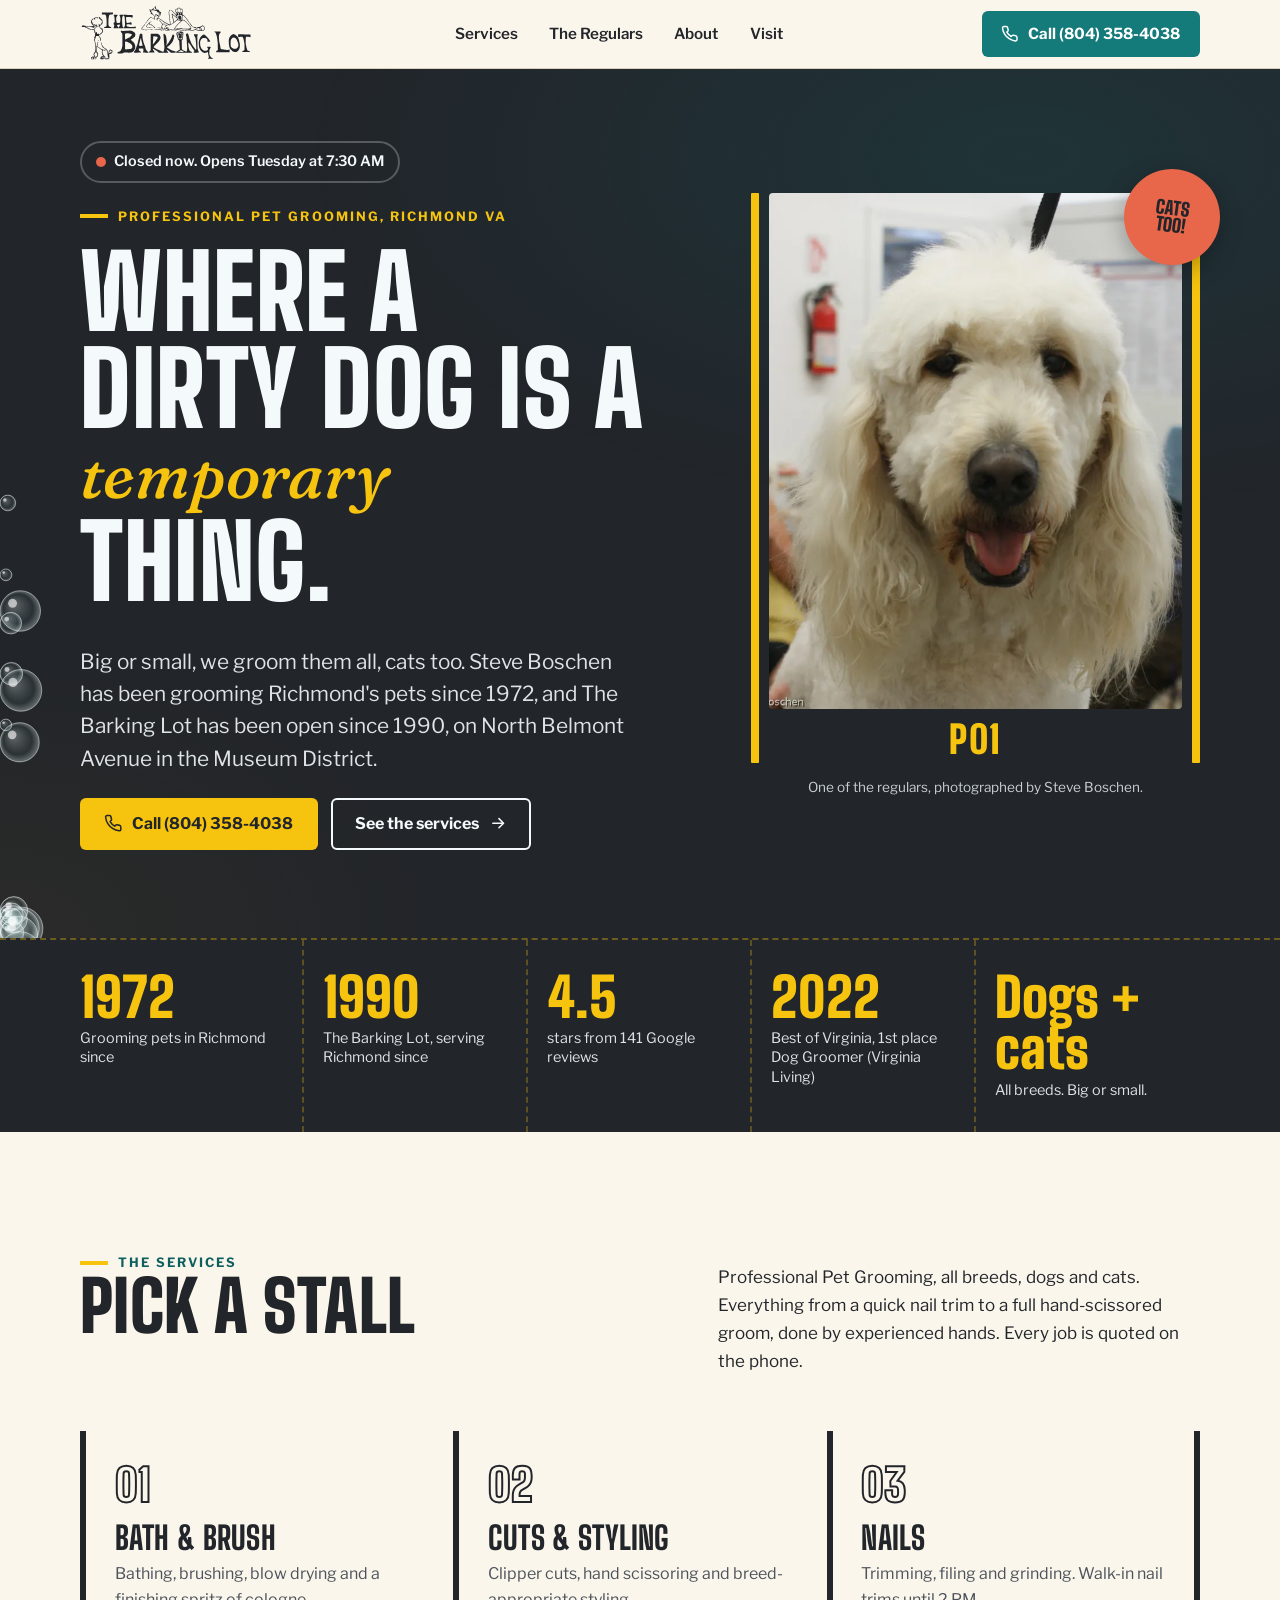
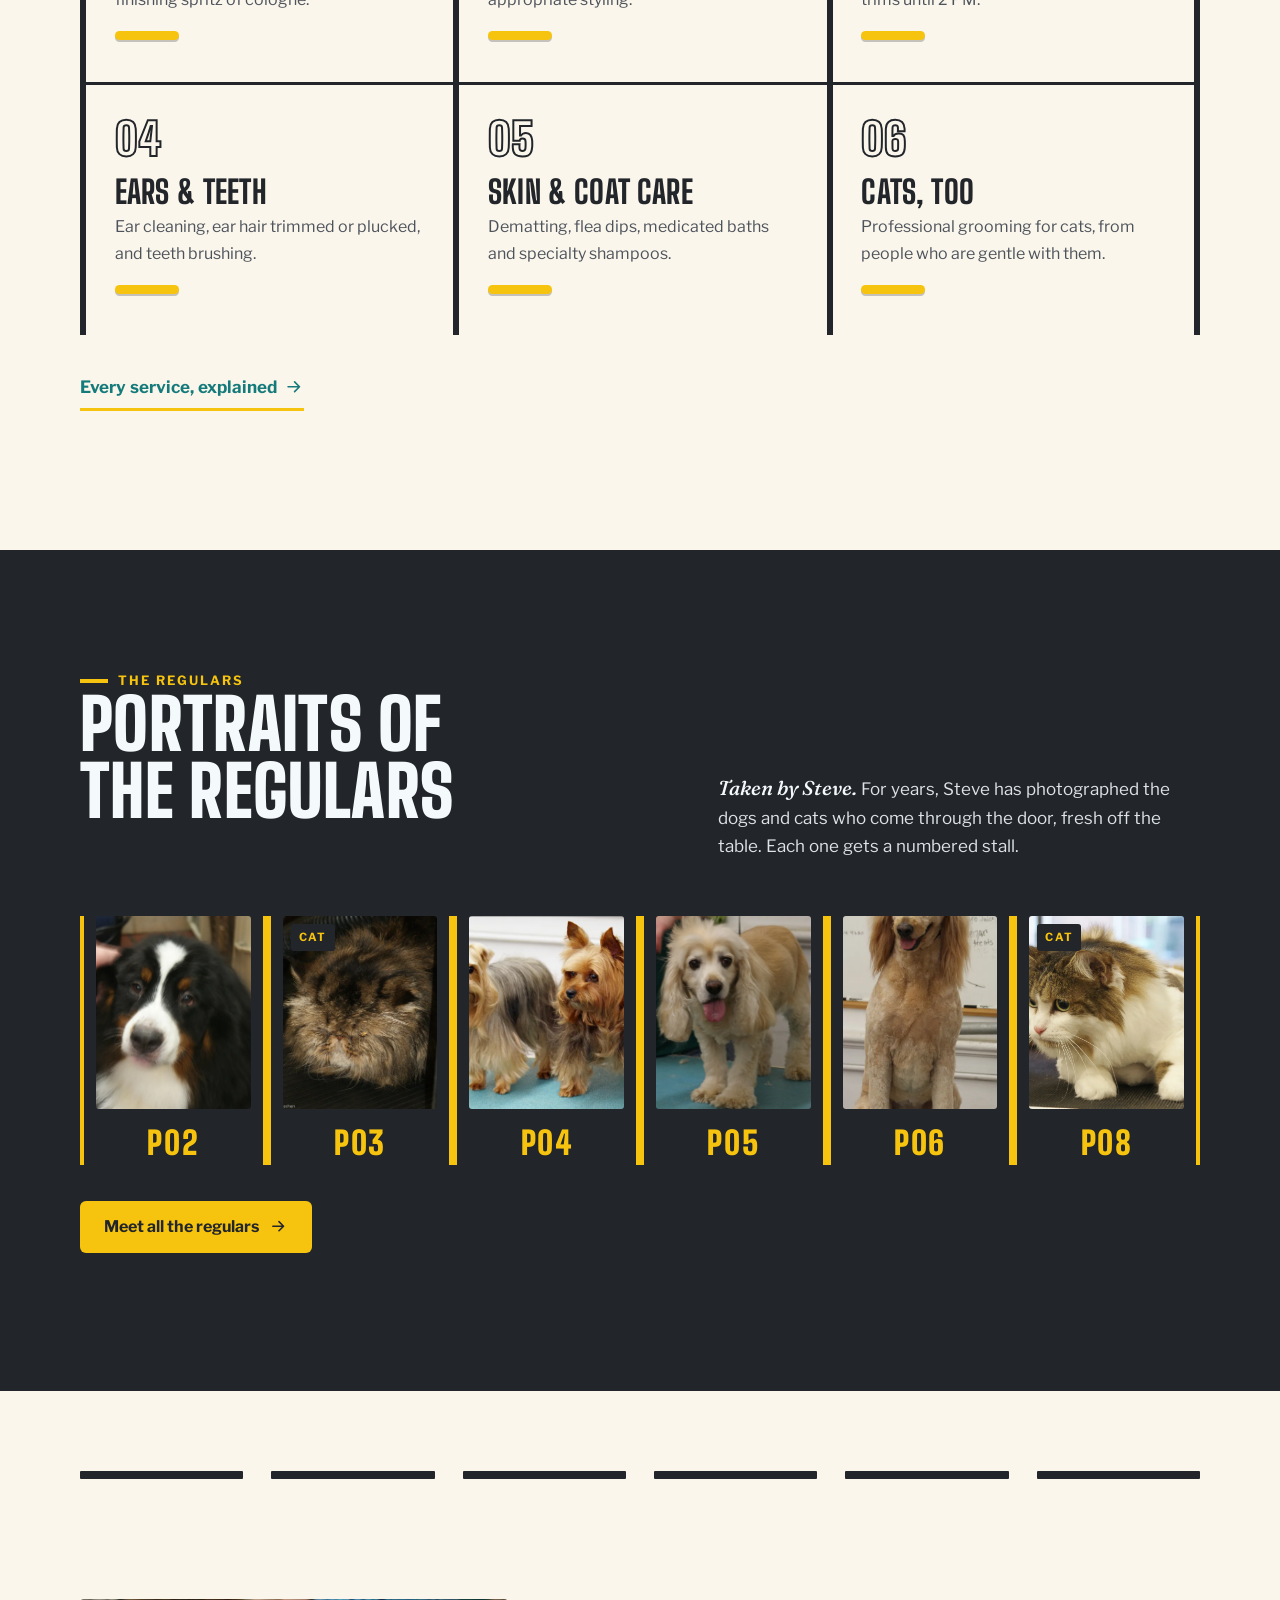
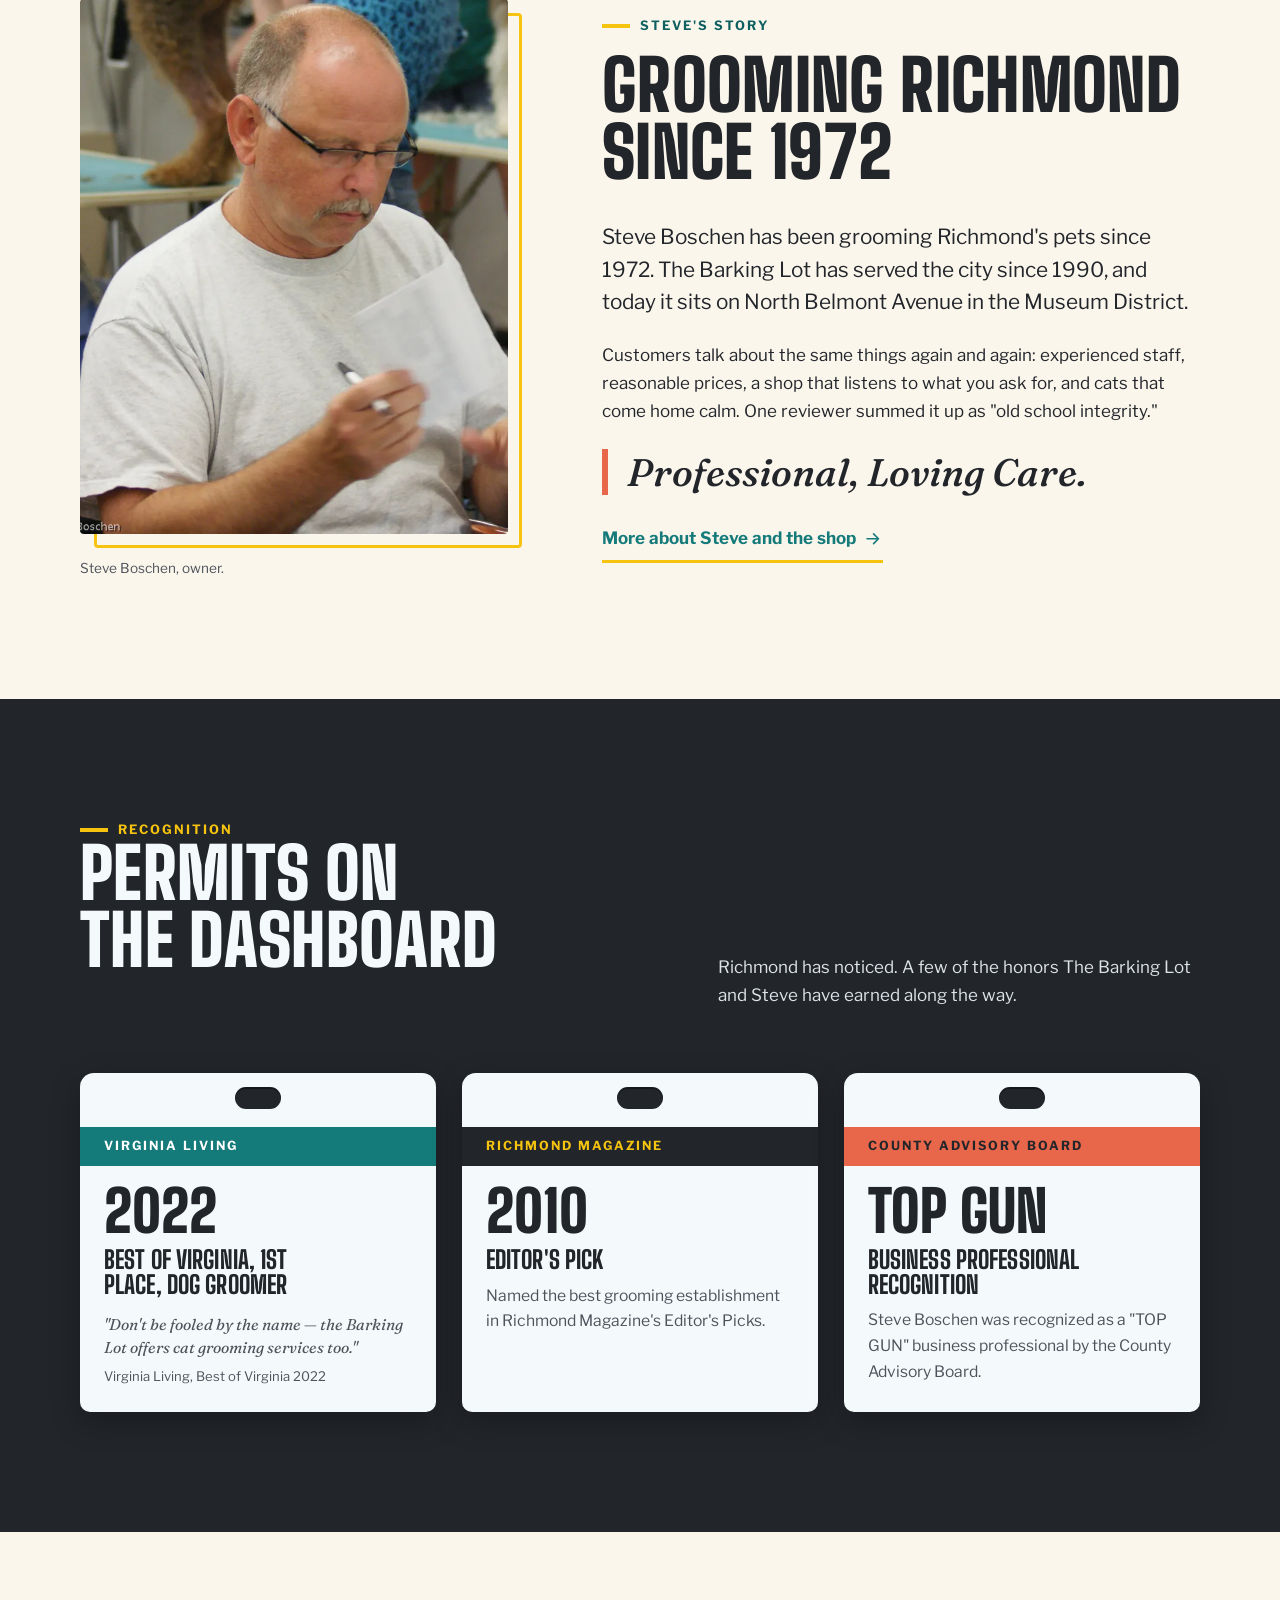
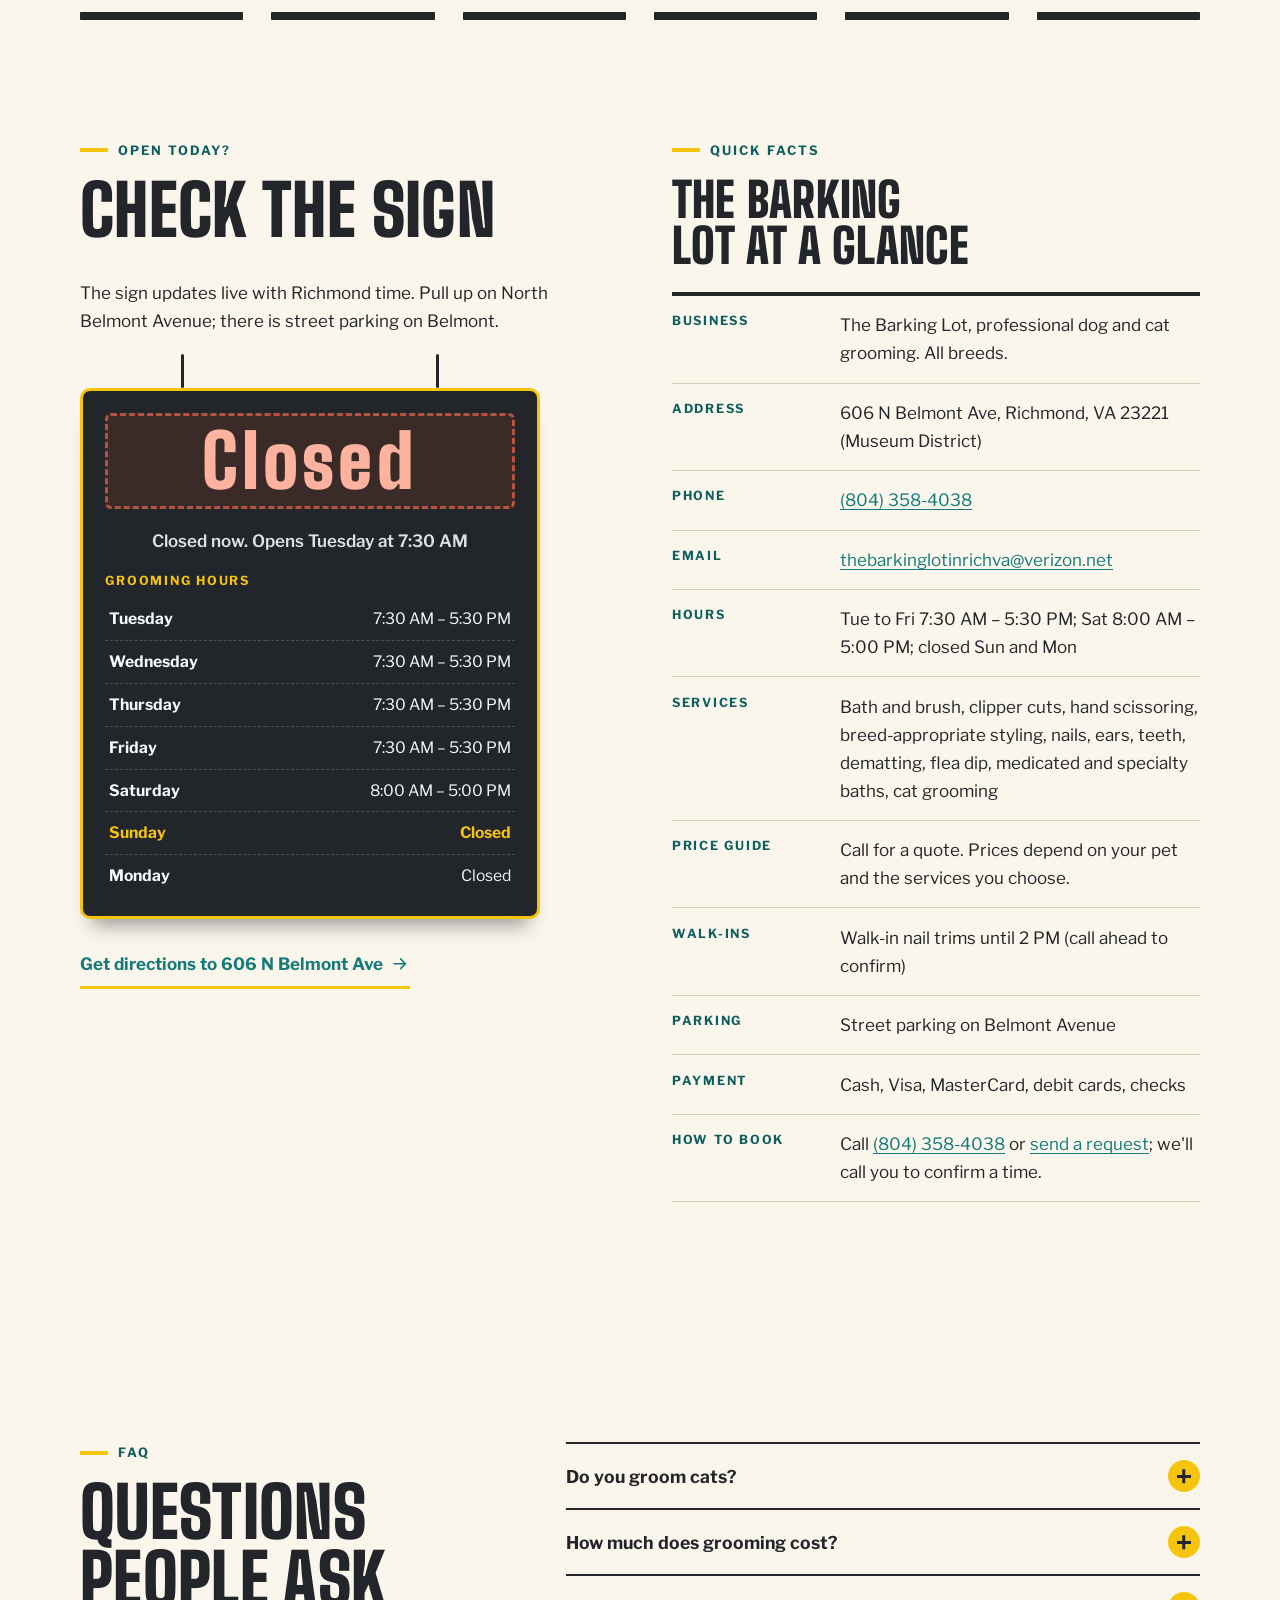
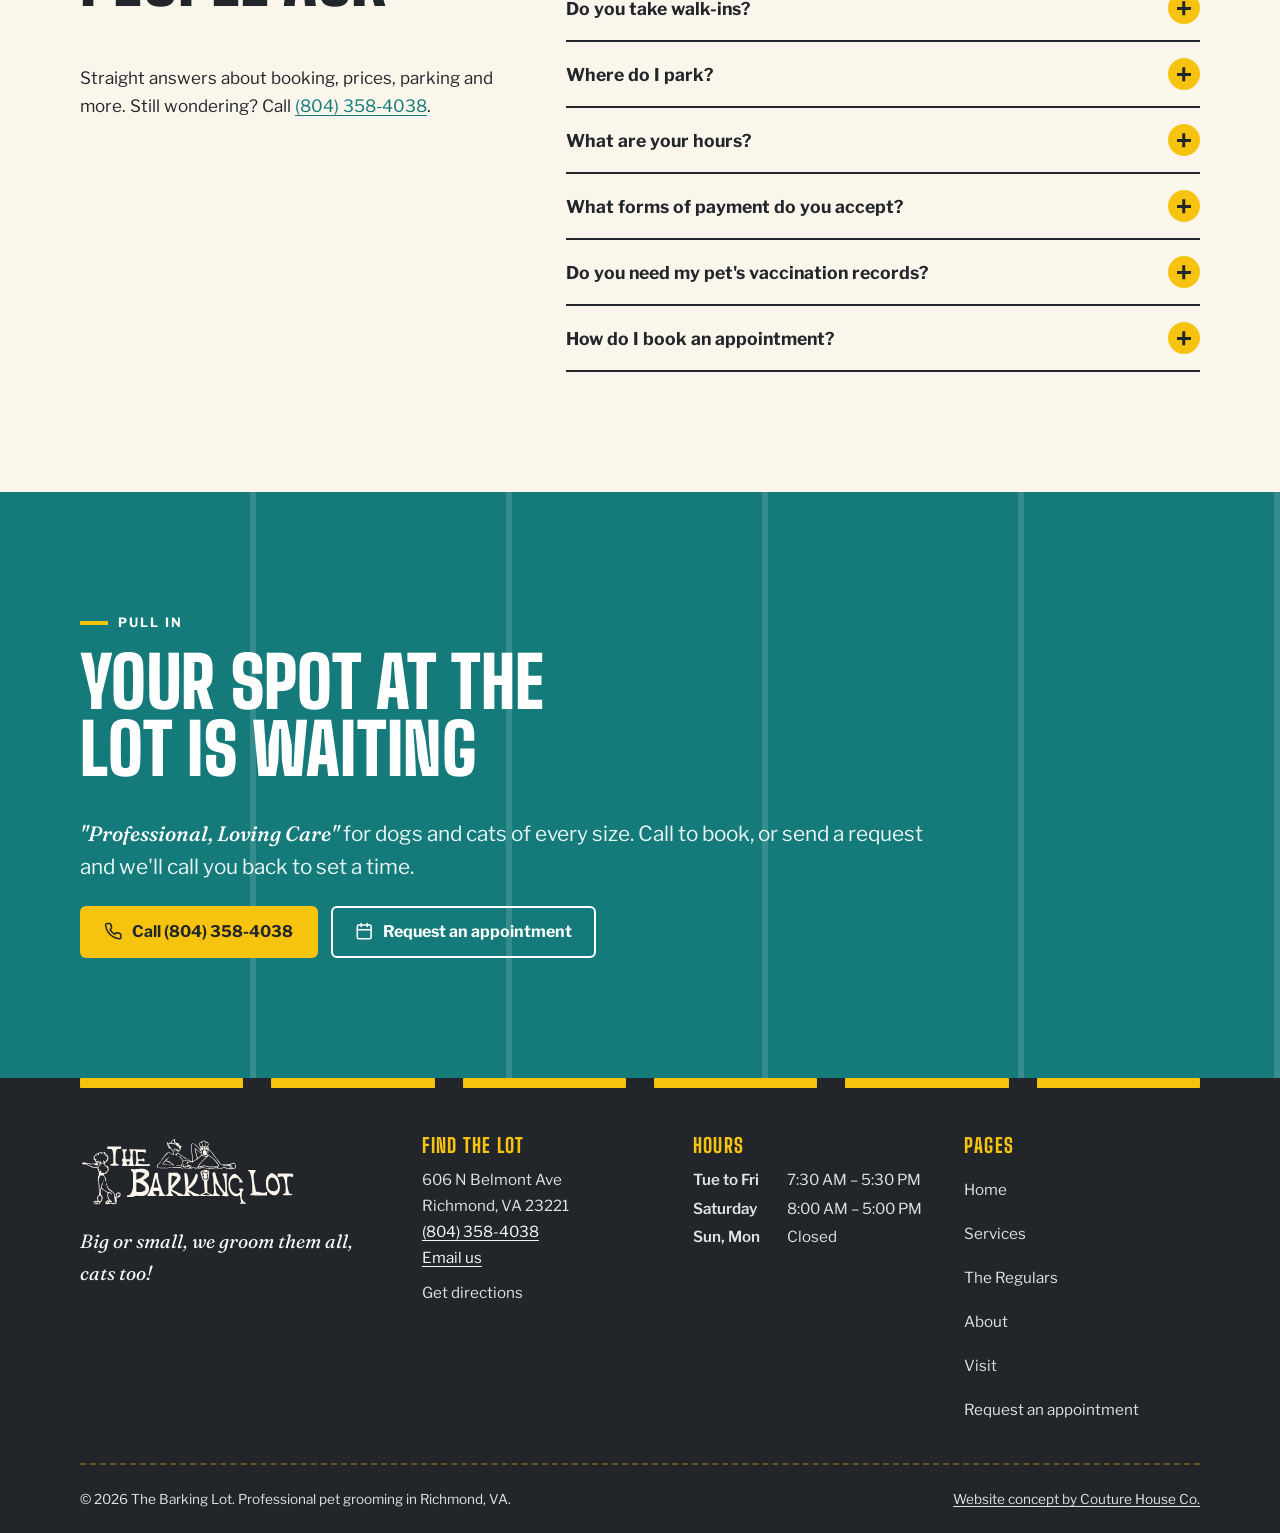
==== commit b7a98a3e: "Point SEO and social previews at Netlify live URL and new share image." ====
--- a/index.html
+++ b/index.html
@@ -5,23 +5,23 @@
 <meta name="viewport" content="width=device-width, initial-scale=1, viewport-fit=cover">
 <title>The Barking Lot | Dog &amp; Cat Grooming, Richmond, VA</title>
 <meta name="description" content="Professional dog and cat grooming on North Belmont Avenue in Richmond’s Museum District. All breeds. Grooming Richmond since 1972. Call (804) 358-4038.">
-<link rel="canonical" href="https://thebarkinglot.info/">
+<link rel="canonical" href="https://the-barking-lot-website.netlify.app/">
 <meta name="theme-color" content="#22252A">
 <meta name="robots" content="index, follow, max-image-preview:large">
 <meta property="og:type" content="website">
 <meta property="og:site_name" content="The Barking Lot">
 <meta property="og:title" content="The Barking Lot | Dog &amp; Cat Grooming, Richmond, VA">
 <meta property="og:description" content="Professional dog and cat grooming on North Belmont Avenue in Richmond’s Museum District. All breeds. Grooming Richmond since 1972. Call (804) 358-4038.">
-<meta property="og:url" content="https://thebarkinglot.info/">
-<meta property="og:image" content="https://thebarkinglot.info/assets/img/og.jpg">
+<meta property="og:url" content="https://the-barking-lot-website.netlify.app/">
+<meta property="og:image" content="https://the-barking-lot-website.netlify.app/assets/img/share.jpg">
 <meta property="og:image:width" content="1200">
 <meta property="og:image:height" content="630">
-<meta property="og:image:alt" content="The Barking Lot logo beside a freshly groomed cream doodle, with the line Where a dirty dog is a temporary thing.">
+<meta property="og:image:alt" content="The Barking Lot logo with the line Where a dirty dog is a temporary thing, beside portraits of a freshly groomed cream doodle and a white and tabby cat in numbered parking stalls.">
 <meta property="og:locale" content="en_US">
 <meta name="twitter:card" content="summary_large_image">
 <meta name="twitter:title" content="The Barking Lot | Dog &amp; Cat Grooming, Richmond, VA">
 <meta name="twitter:description" content="Professional dog and cat grooming on North Belmont Avenue in Richmond’s Museum District. All breeds. Grooming Richmond since 1972. Call (804) 358-4038.">
-<meta name="twitter:image" content="https://thebarkinglot.info/assets/img/og.jpg">
+<meta name="twitter:image" content="https://the-barking-lot-website.netlify.app/assets/img/share.jpg">
 <meta name="geo.region" content="US-VA">
 <meta name="geo.placename" content="Richmond">
 <meta name="geo.position" content="37.561106;-77.475702">
@@ -31,8 +31,8 @@
 <link rel="manifest" href="site.webmanifest">
 <link rel="preload" href="assets/fonts/big-shoulders-display-latin-900-normal.woff2" as="font" type="font/woff2" crossorigin>
 <link rel="preload" href="assets/fonts/libre-franklin-latin-400-normal.woff2" as="font" type="font/woff2" crossorigin>
-<link rel="stylesheet" href="assets/css/fonts.css">
-<link rel="stylesheet" href="assets/css/site.css">
+<link rel="stylesheet" href="assets/css/fonts.css?v=20260930">
+<link rel="stylesheet" href="assets/css/site.css?v=20260930">
 <script>document.documentElement.classList.add('js')</script>
 <script src="assets/js/site.js" defer></script>
 <script type="application/ld+json">{
@@ -40,16 +40,16 @@
  "@graph": [
   {
    "@type": "LocalBusiness",
-   "@id": "https://thebarkinglot.info/#business",
+   "@id": "https://the-barking-lot-website.netlify.app/#business",
    "additionalType": "https://www.wikidata.org/wiki/Q1248784",
    "name": "The Barking Lot",
    "description": "Professional dog and cat grooming in Richmond, Virginia's Museum District. All breeds, dogs and cats. Grooming in Richmond since 1972; The Barking Lot since 1990.",
    "slogan": "Where a dirty dog is a temporary thing.",
-   "url": "https://thebarkinglot.info/",
-   "logo": "https://thebarkinglot.info/assets/img/logo.svg",
+   "url": "https://the-barking-lot-website.netlify.app/",
+   "logo": "https://the-barking-lot-website.netlify.app/assets/img/logo.svg",
    "image": [
-    "https://thebarkinglot.info/assets/img/og.jpg",
-    "https://thebarkinglot.info/assets/img/cream-doodle-smile.webp"
+    "https://the-barking-lot-website.netlify.app/assets/img/share.jpg",
+    "https://the-barking-lot-website.netlify.app/assets/img/cream-doodle-smile.webp"
    ],
    "telephone": "+1-804-358-4038",
    "email": "thebarkinglotinrichva@verizon.net",
@@ -322,11 +322,11 @@
   },
   {
    "@type": "WebSite",
-   "@id": "https://thebarkinglot.info/#website",
-   "url": "https://thebarkinglot.info/",
+   "@id": "https://the-barking-lot-website.netlify.app/#website",
+   "url": "https://the-barking-lot-website.netlify.app/",
    "name": "The Barking Lot",
    "publisher": {
-    "@id": "https://thebarkinglot.info/#business"
+    "@id": "https://the-barking-lot-website.netlify.app/#business"
    },
    "inLanguage": "en-US"
   },
--- a/assets/css/site.css
+++ b/assets/css/site.css
@@ -14,7 +14,7 @@
 *,*::before,*::after{box-sizing:border-box}
 html{-webkit-text-size-adjust:100%;text-size-adjust:100%;scroll-behavior:smooth;scroll-padding-top:calc(var(--header-h) + 12px);
   scrollbar-color:var(--teal) var(--cream);scrollbar-width:thin;background:var(--cream)}
-@supports (overflow:clip){html,body{overflow-x:clip}}
+
 ::-webkit-scrollbar{width:12px;height:12px}
 ::-webkit-scrollbar-track{background:var(--cream)}
 ::-webkit-scrollbar-thumb{background:var(--teal);border-radius:999px;border:3px solid var(--cream)}
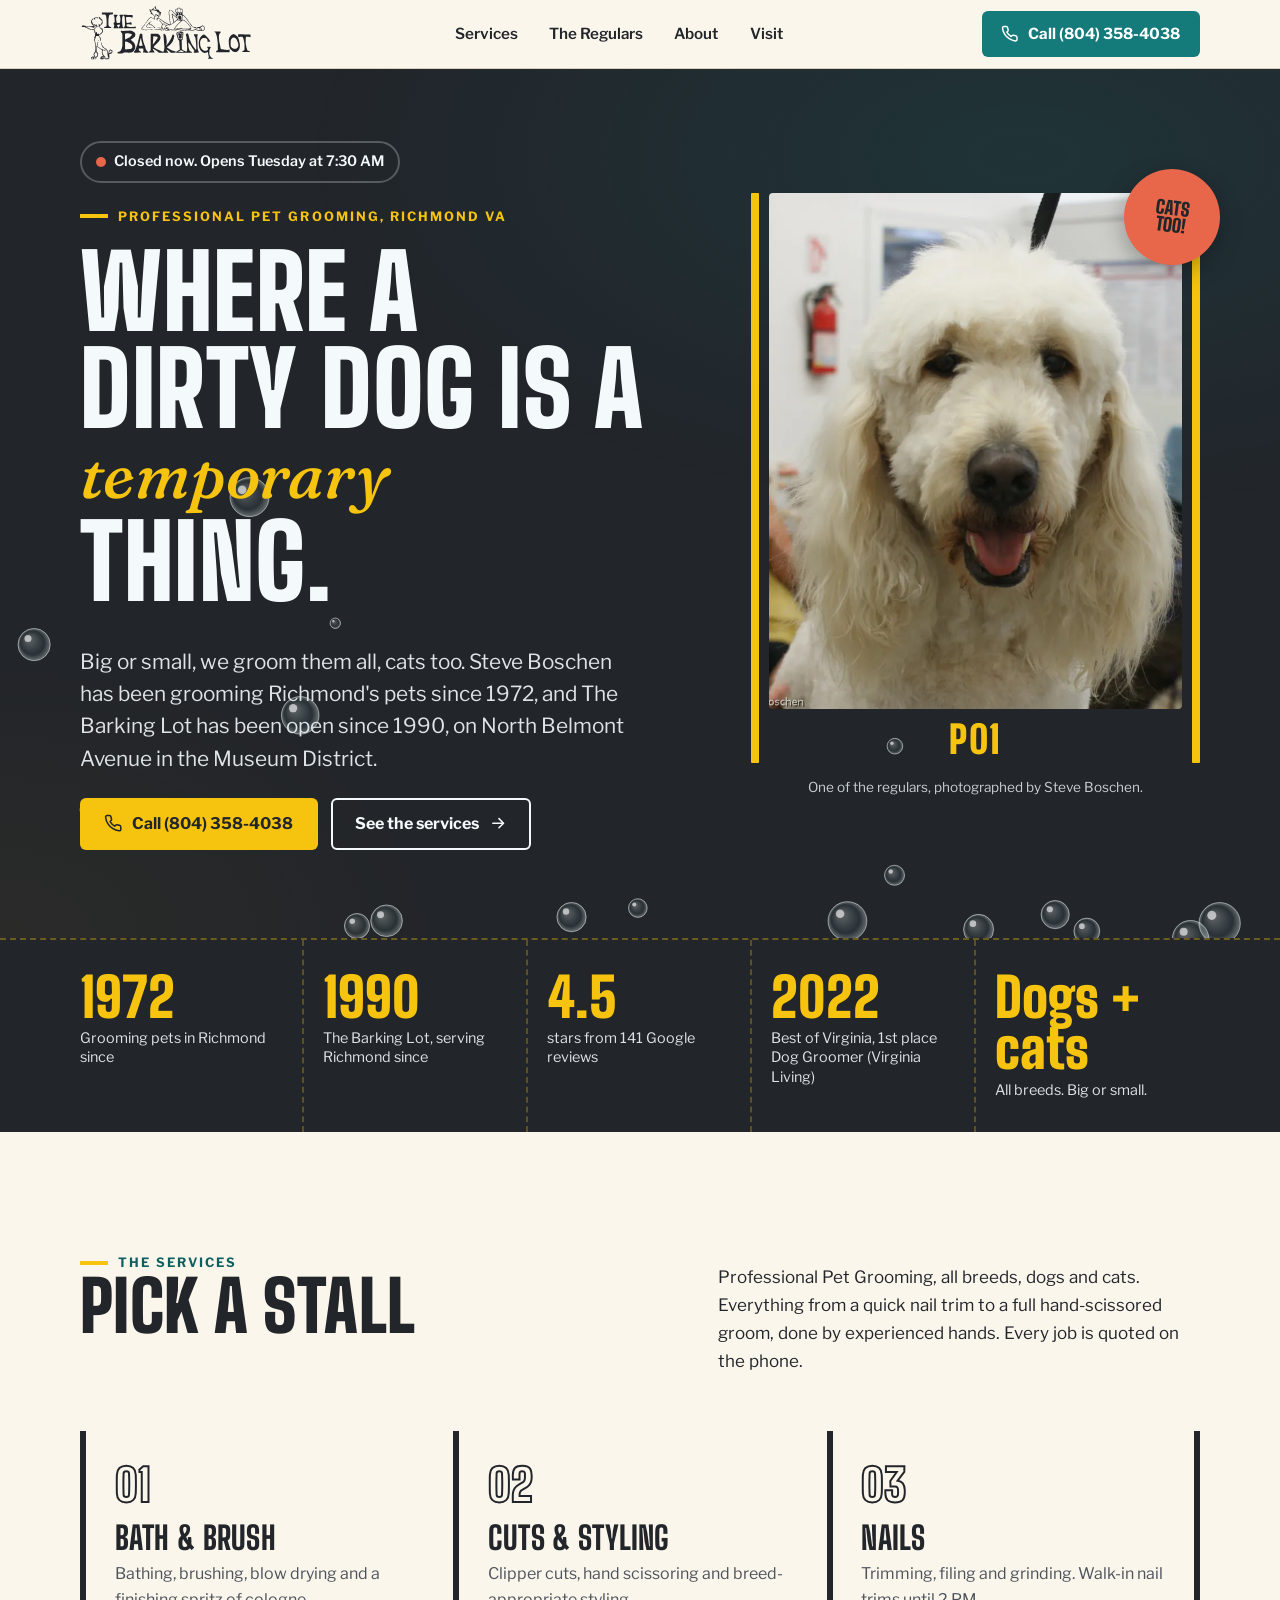
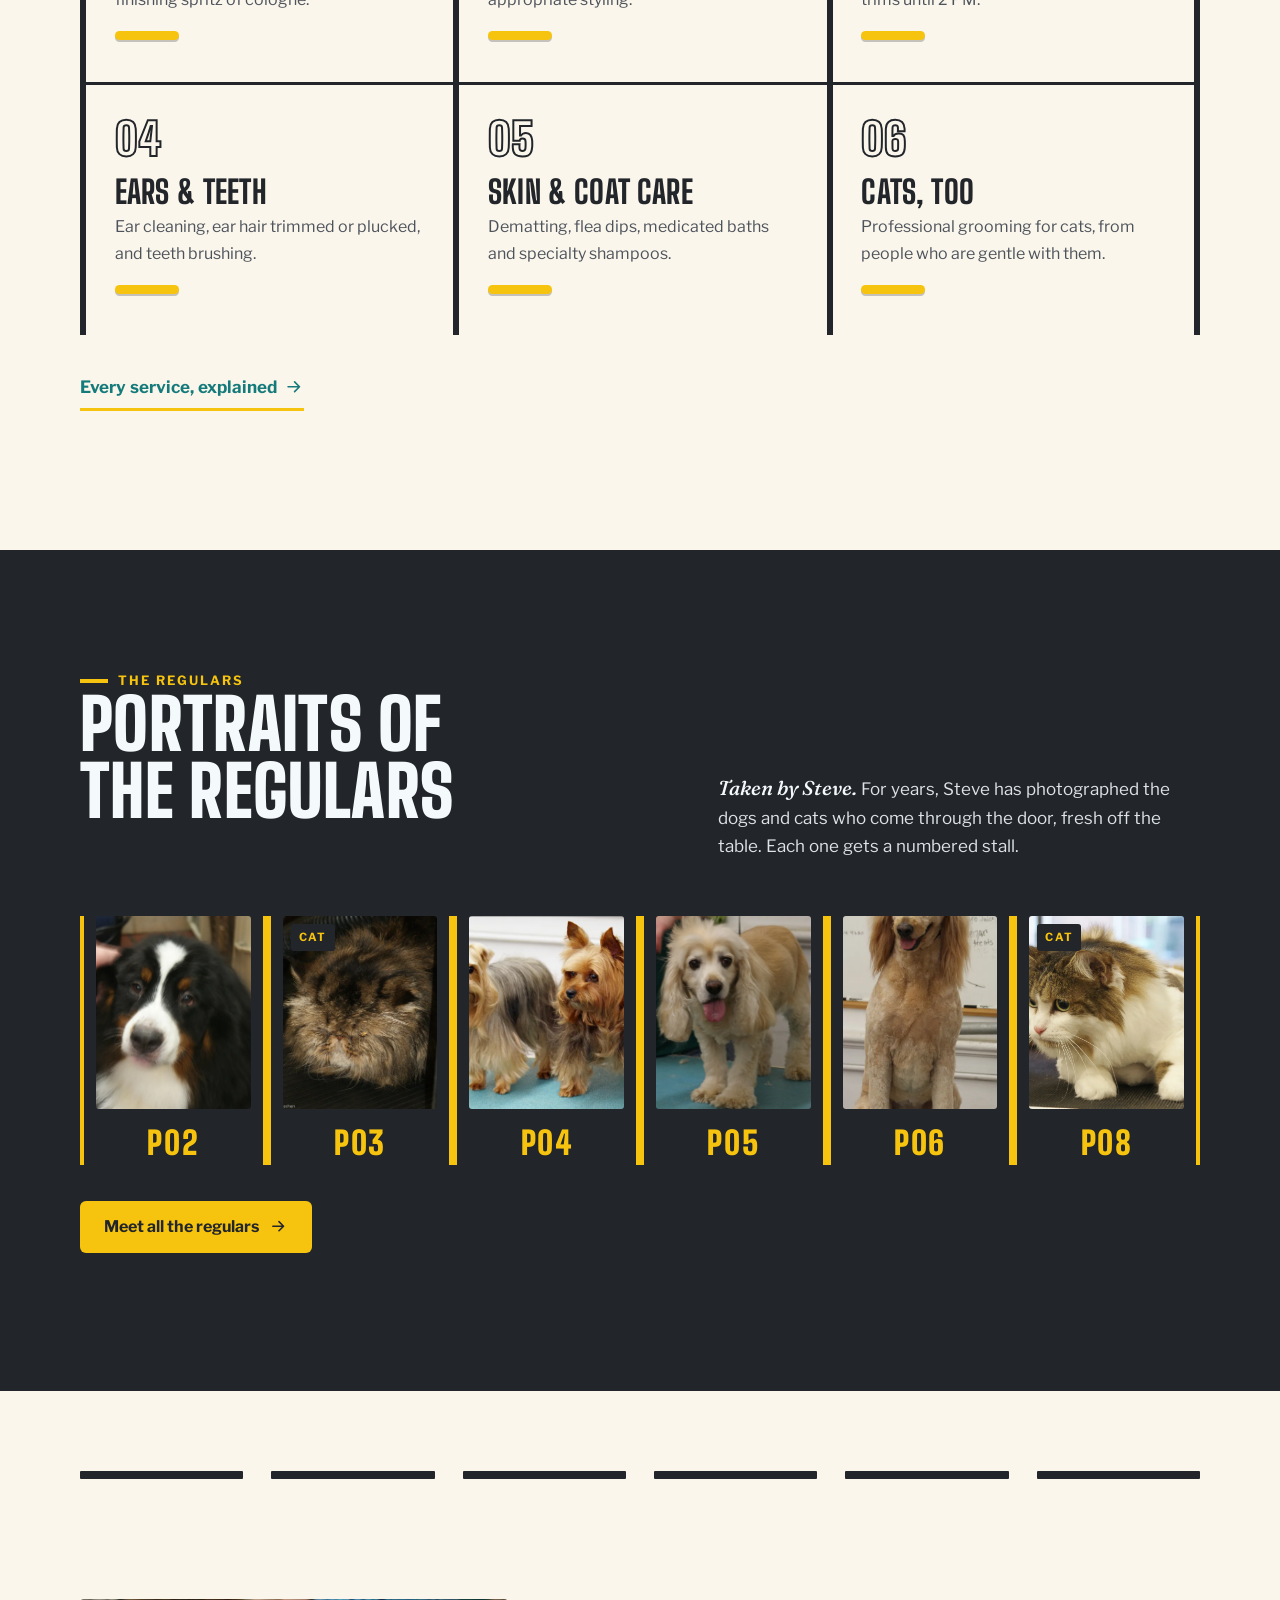
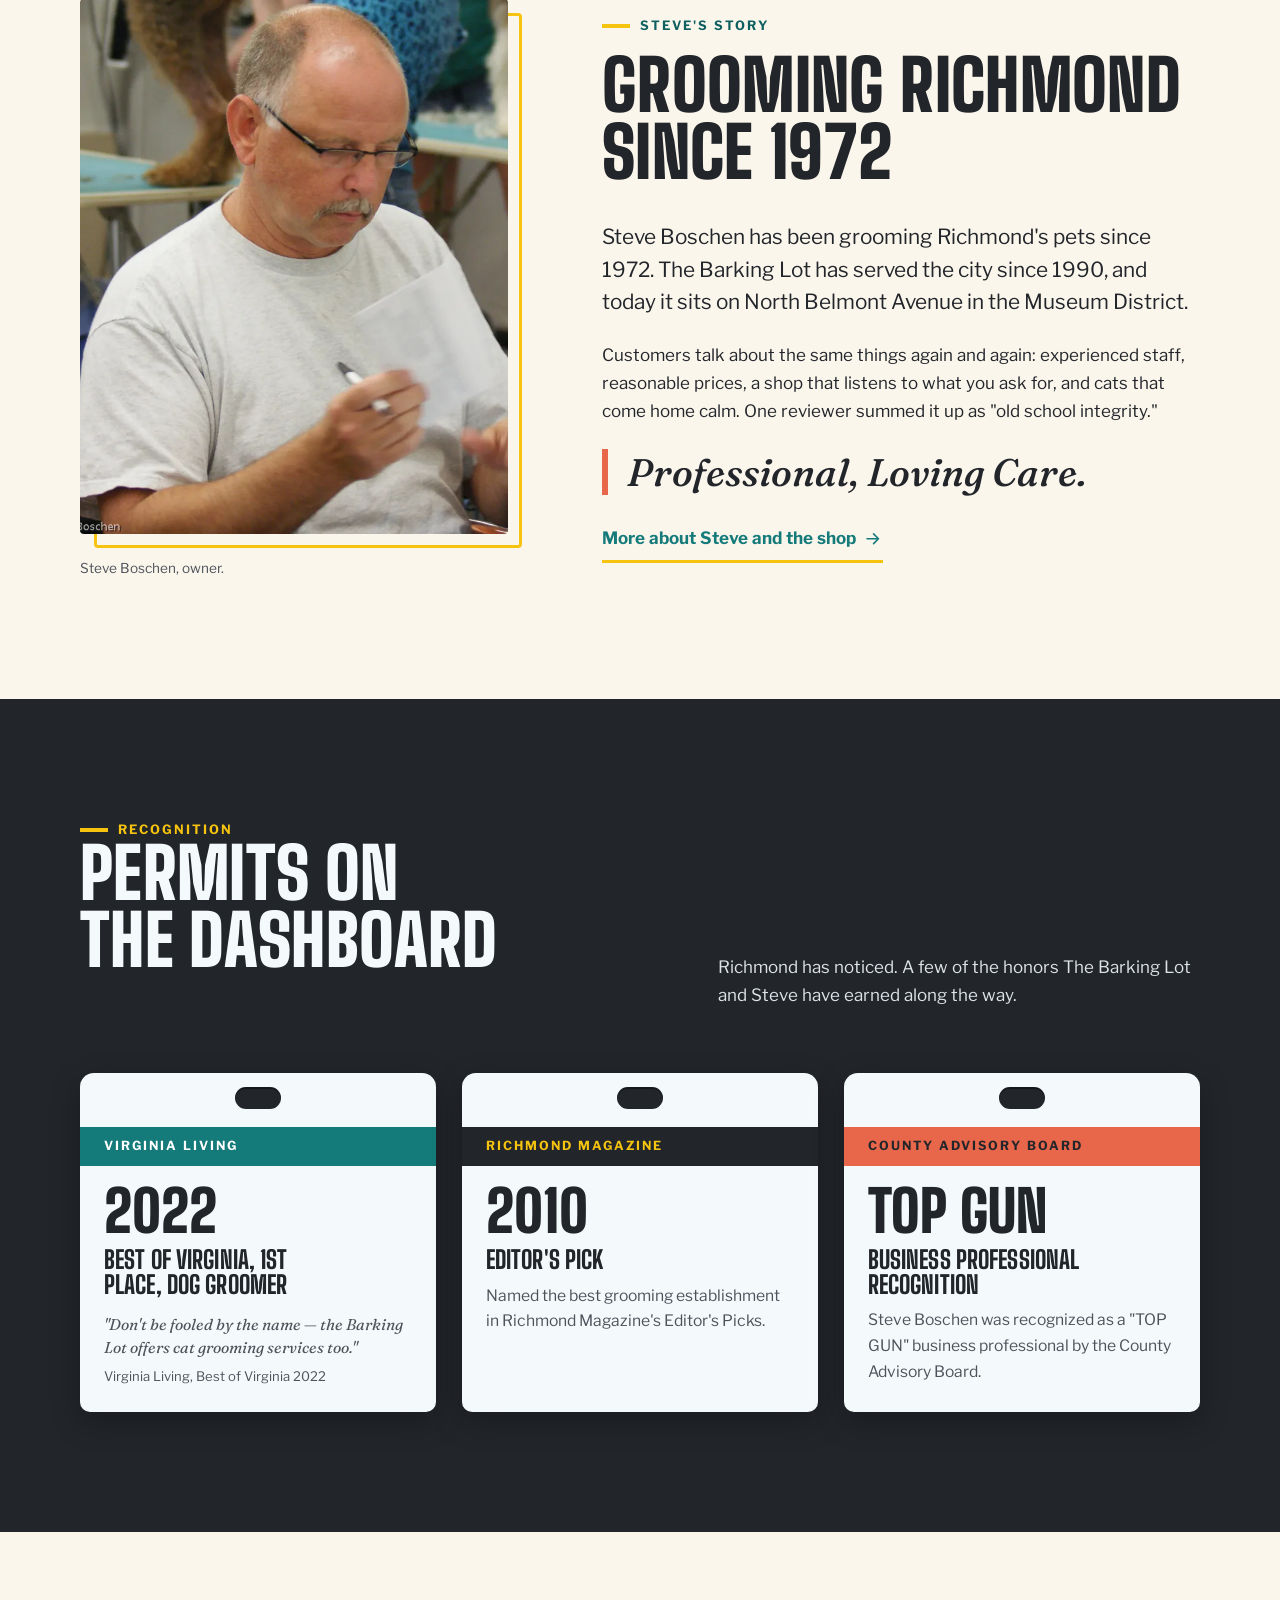
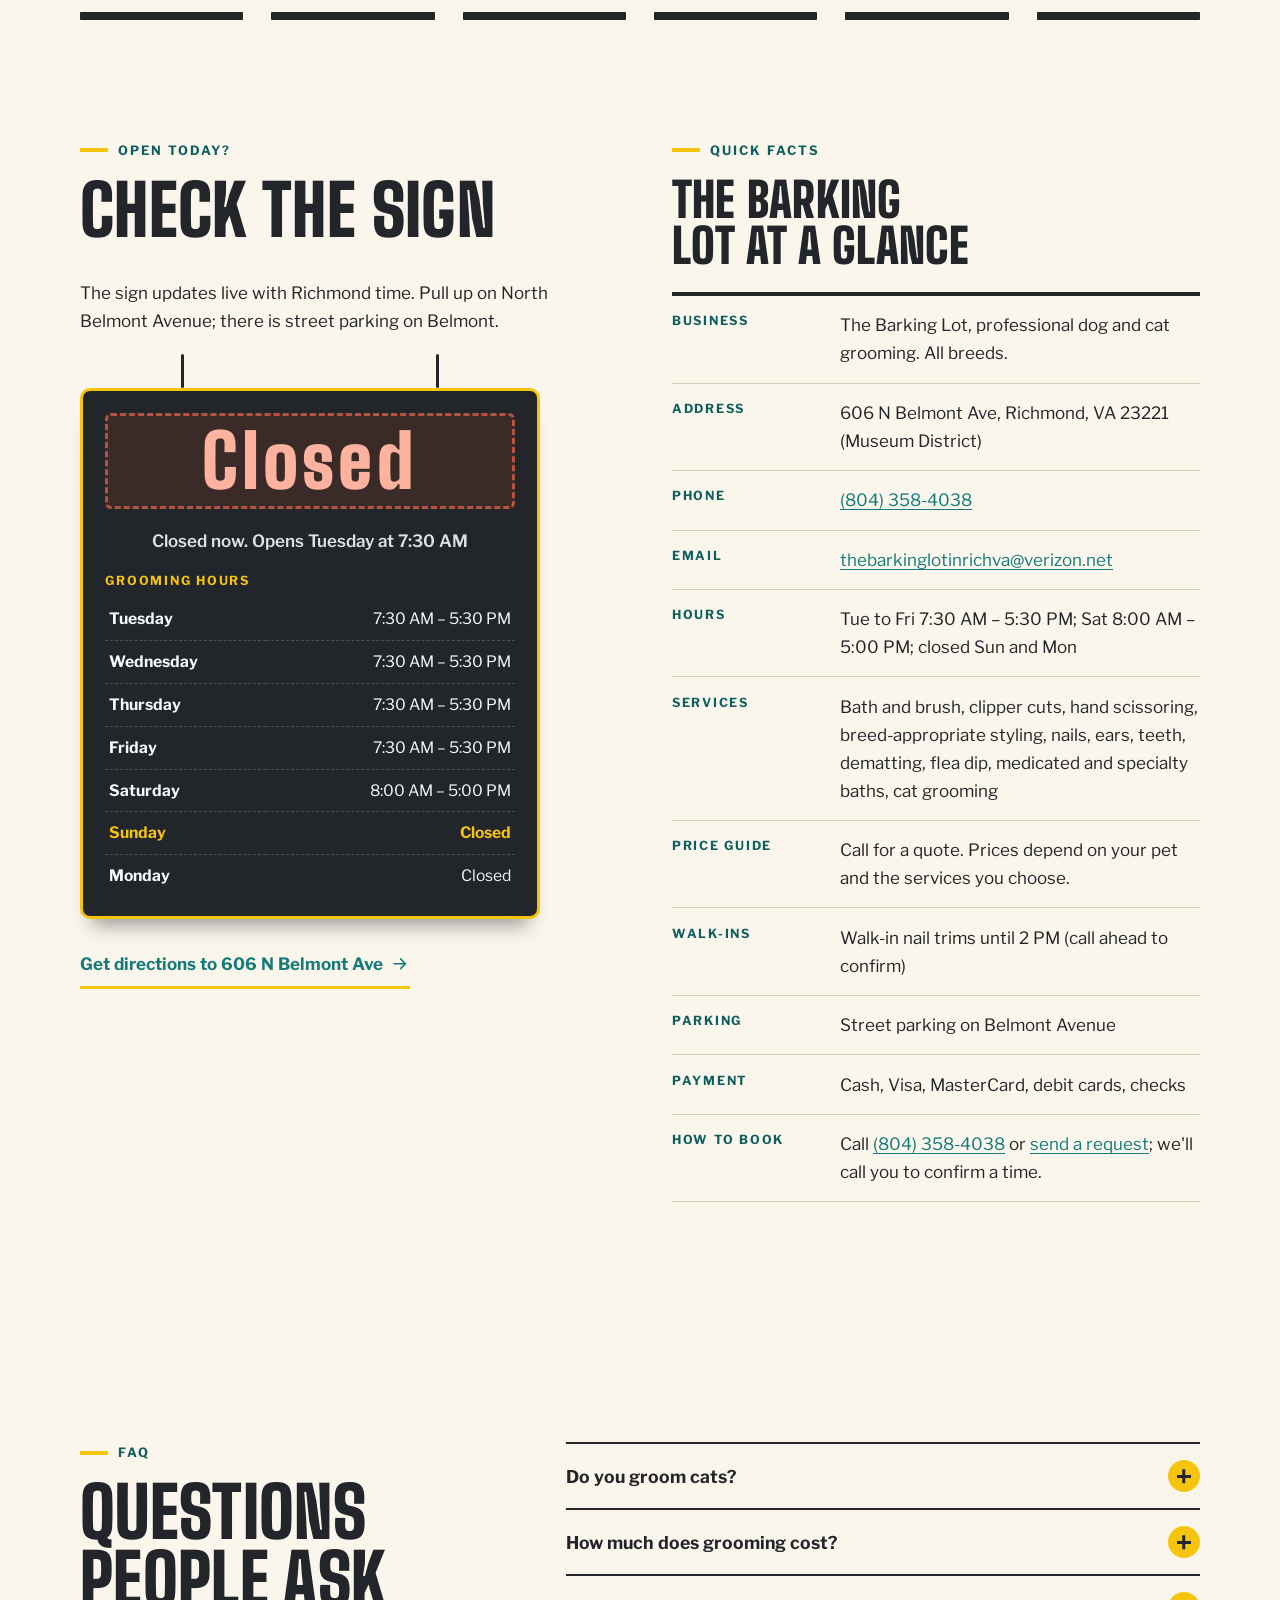
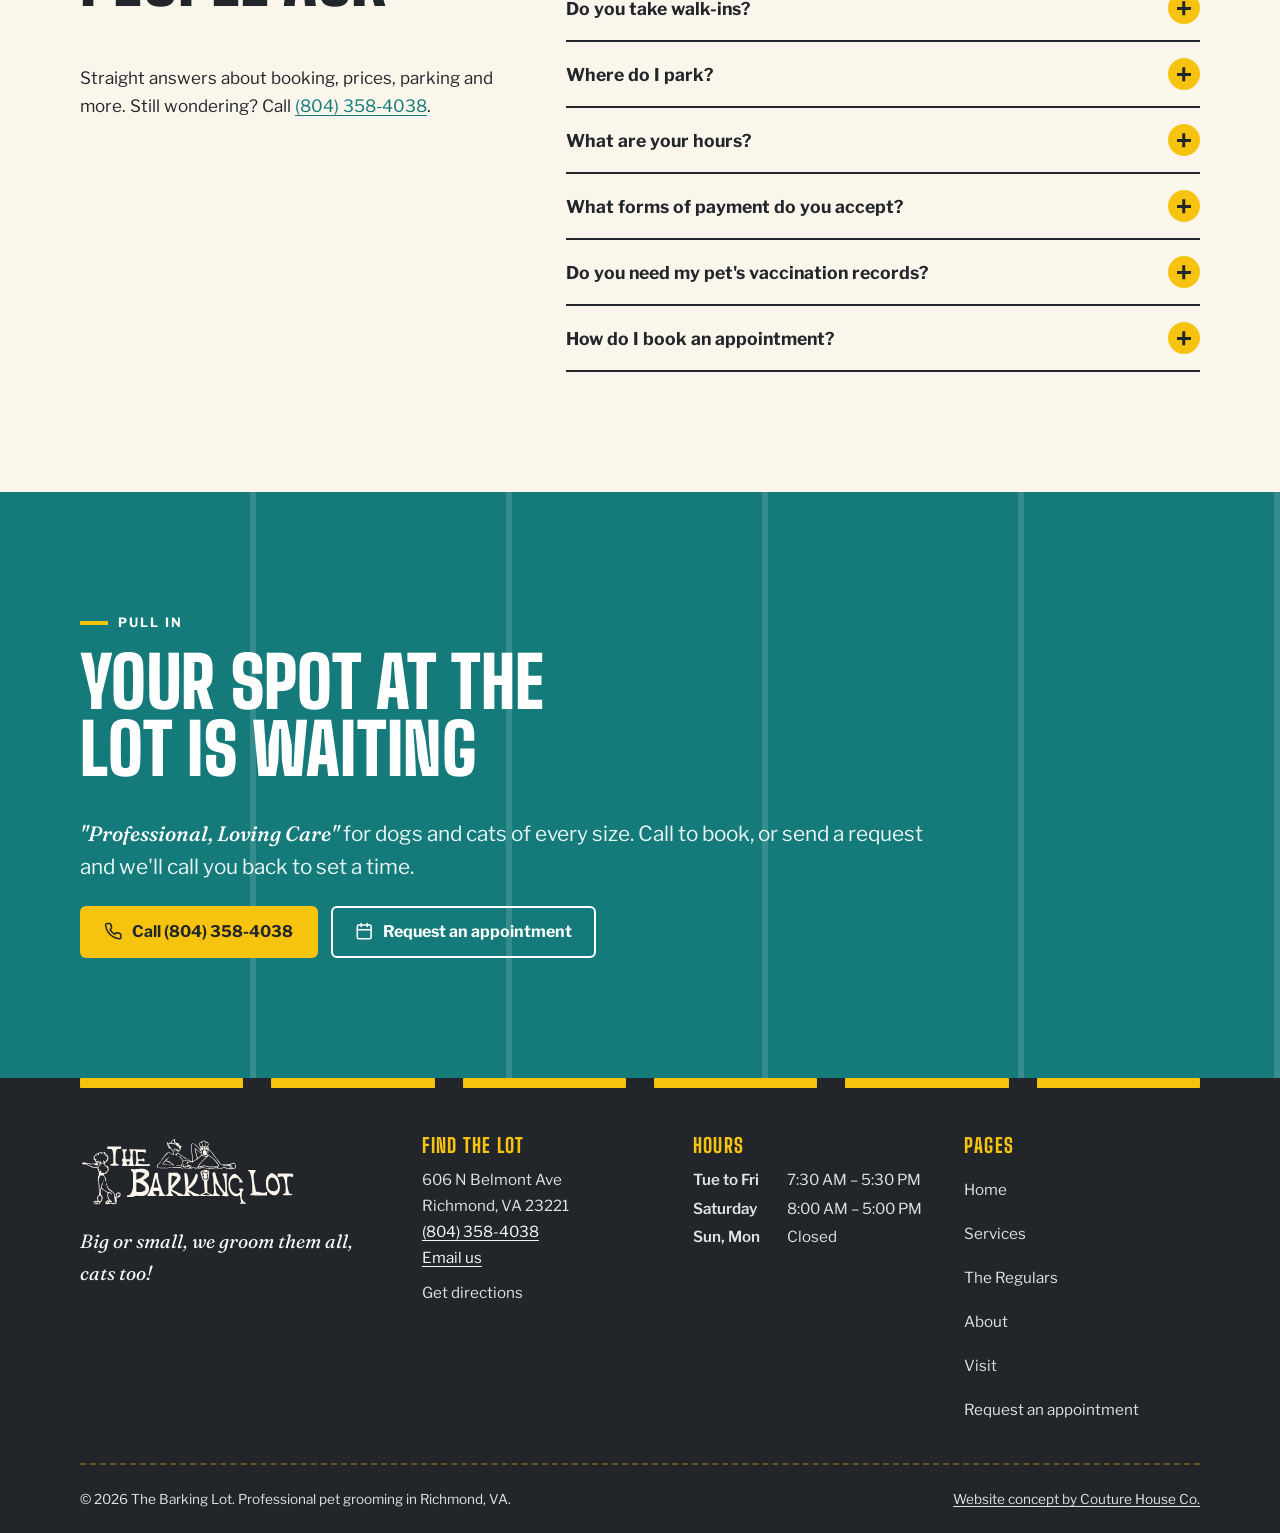
==== commit fa7732df: "Mobile scrolling fixes and stylesheet refresh" ====
--- a/index.html
+++ b/index.html
@@ -31,8 +31,8 @@
 <link rel="manifest" href="site.webmanifest">
 <link rel="preload" href="assets/fonts/big-shoulders-display-latin-900-normal.woff2" as="font" type="font/woff2" crossorigin>
 <link rel="preload" href="assets/fonts/libre-franklin-latin-400-normal.woff2" as="font" type="font/woff2" crossorigin>
-<link rel="stylesheet" href="assets/css/fonts.css?v=20260930">
-<link rel="stylesheet" href="assets/css/site.css?v=20260930">
+<link rel="stylesheet" href="assets/css/fonts.css?v=20260930b">
+<link rel="stylesheet" href="assets/css/site.css?v=20260930b">
 <script>document.documentElement.classList.add('js')</script>
 <script src="assets/js/site.js" defer></script>
 <script type="application/ld+json">{
--- a/assets/css/site.css
+++ b/assets/css/site.css
@@ -481,3 +481,8 @@
    Photos are pinned inside their boxes, so each box takes its size only from its own width and aspect ratio. */
 .reg .shot { min-height: 0; }
 .reg .shot > img { position: absolute; inset: 0; width: 100%; height: 100%; max-width: none; object-fit: cover; }
+
+/* Fix (30 Sep 2026): stable scrolling on phones. The page can only move up and down; sideways panning is off.
+   Only the viewport (html) clips sideways overflow; body is left unclipped so iPhone Safari keeps drawing the whole page. */
+html { overflow-x: hidden; touch-action: pan-y pinch-zoom; }
+body { overflow-x: visible !important; }
